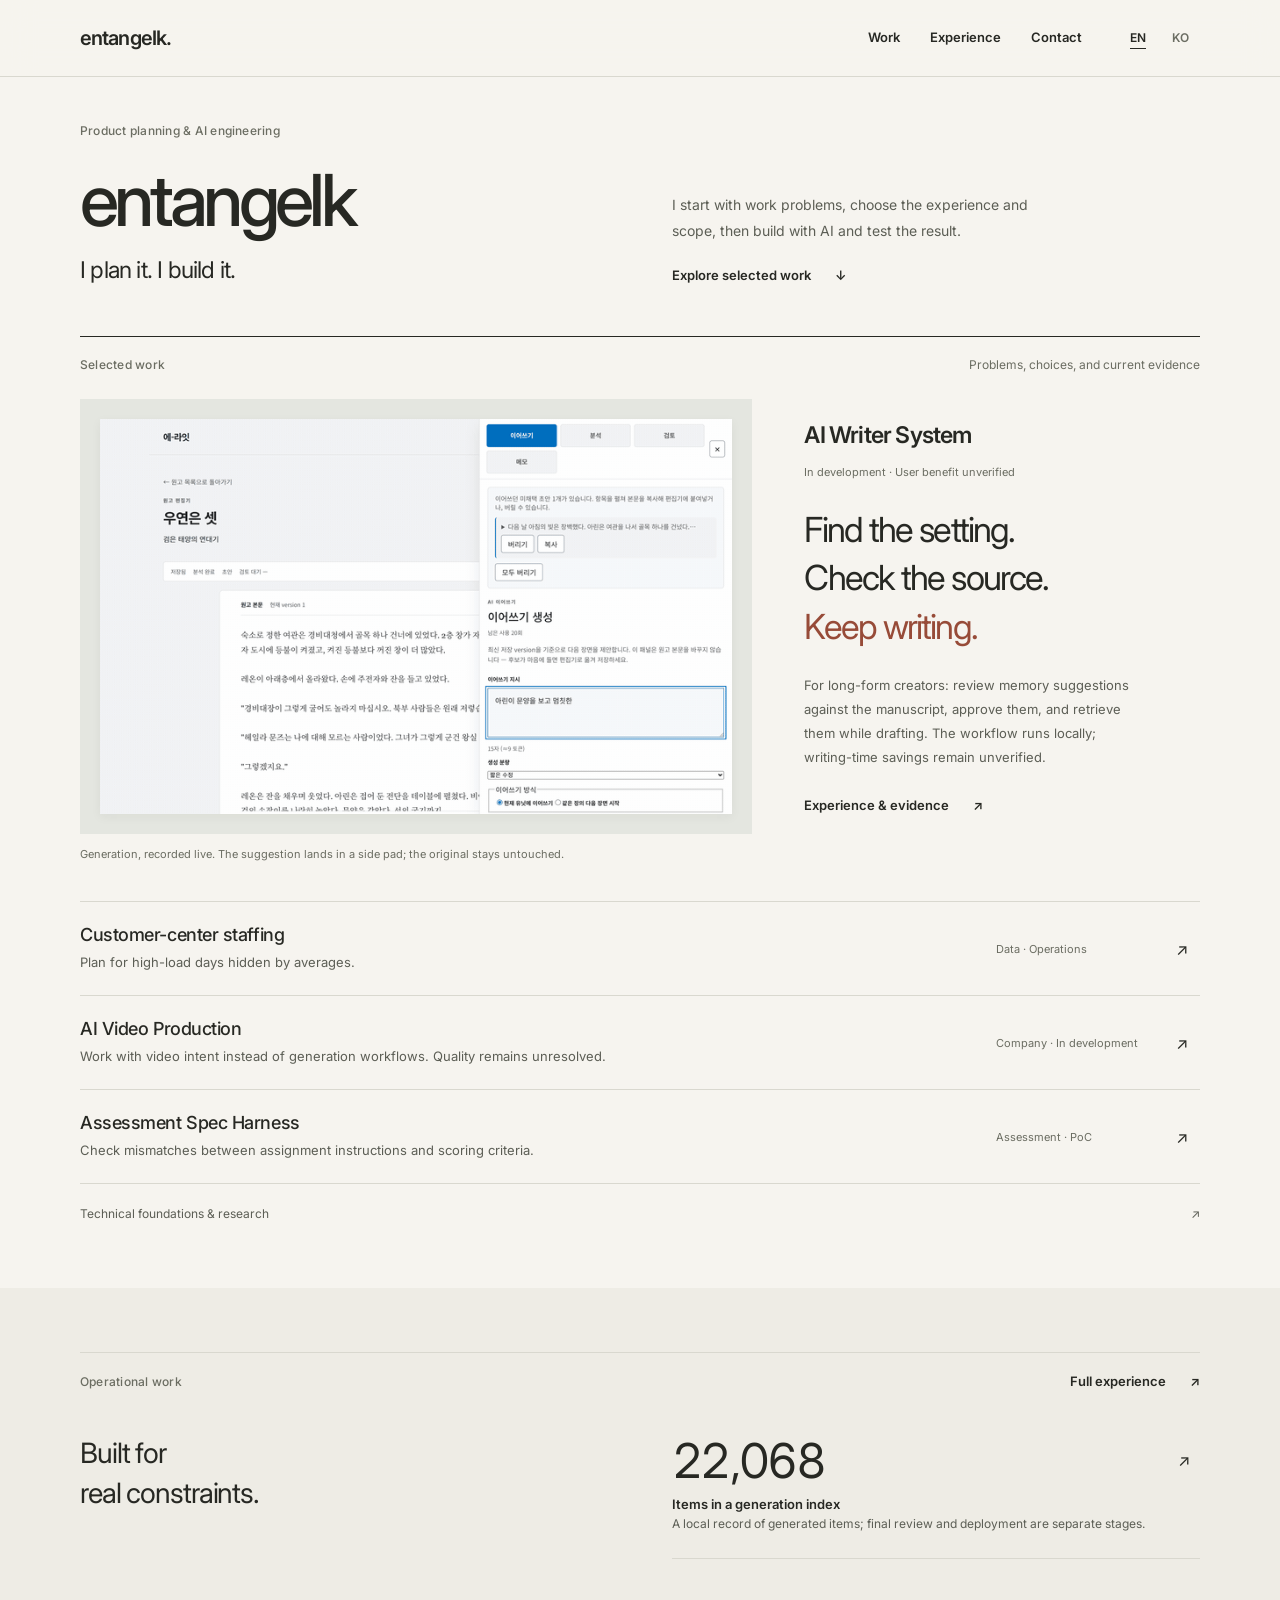
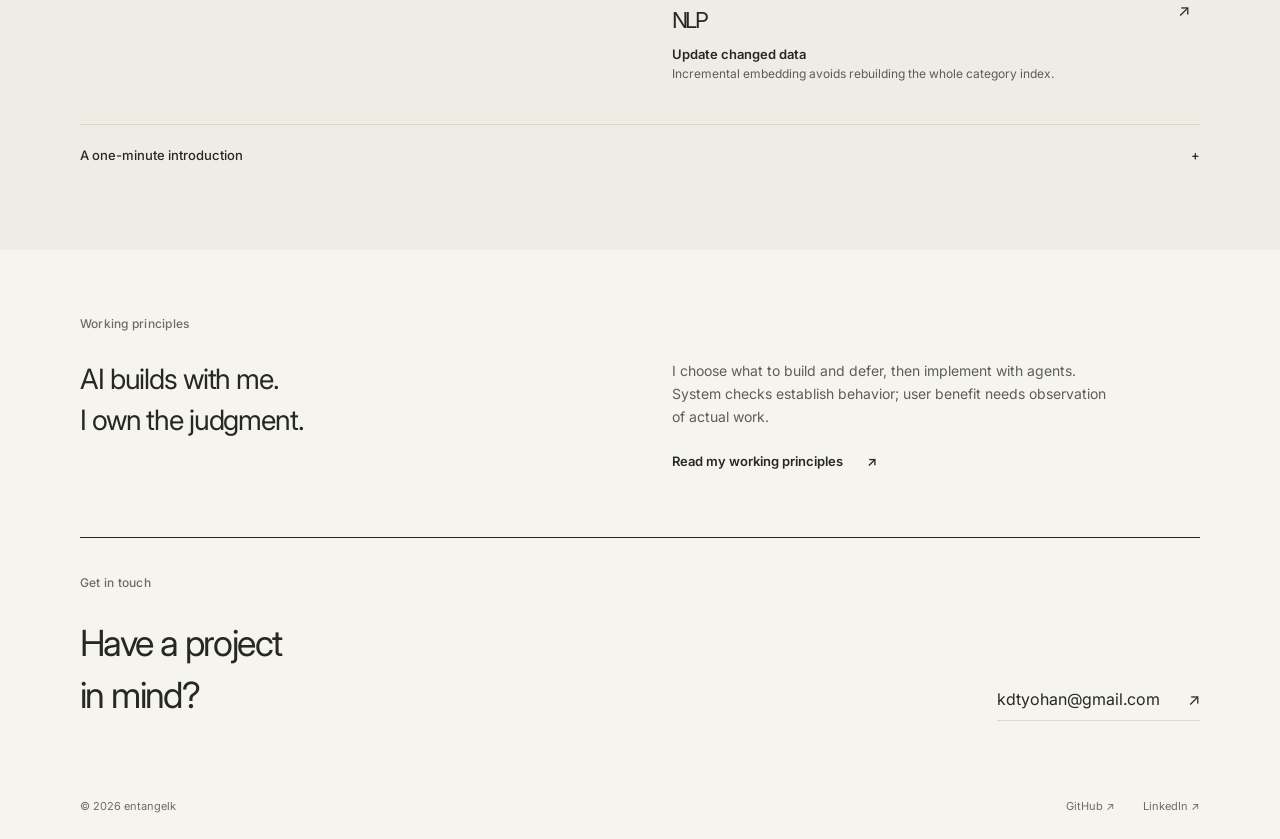
==== docs/index.html @ 077d5e7f "feat: lead portfolio with user problems and product decisions" ====
<!DOCTYPE html>

<html lang="en">
<head>
<meta charset="utf-8"/>
<meta content="width=device-width, initial-scale=1" name="viewport"/>
<title>
   entangelk — Product × AI Engineering
  </title>
<meta content="entangelk — Product planning, system design, and AI-augmented engineering. Selected projects and production experience." name="description"/>
<link href="https://fonts.googleapis.com" rel="preconnect"/>
<link crossorigin="" href="https://fonts.gstatic.com" rel="preconnect"/>
<link href="https://fonts.googleapis.com/css2?family=Inter:wght@400;500;600;700;800&amp;family=Noto+Sans+KR:wght@400;500;600;700;800&amp;display=swap" rel="stylesheet"/>
<link href="style.css" rel="stylesheet"/>
</head>
<body class="home">
<a class="skip-link" href="#main">
<span class="en">
    Skip to content
   </span>
<span class="ko">
    본문으로 이동
   </span>
</a>
<header class="nav">
<div class="wrap nav-inner">
<a aria-label="entangelk home" class="brand" href="index.html">
     entangelk<span>.</span>
</a>
<nav aria-label="Main" class="nav-links">
<a href="index.html#work">
<span class="en">
       Work
      </span>
<span class="ko">
       작업
      </span>
</a>
<a href="experience.html">
<span class="en">
       Experience
      </span>
<span class="ko">
       경력
      </span>
</a>
<a href="index.html#contact">
<span class="en">
       Contact
      </span>
<span class="ko">
       연락처
      </span>
</a>
</nav>
<div aria-label="Language" class="lang-toggle" role="group">
<button id="btn-en" onclick="setLang('en')" type="button">
      EN
     </button>
<button id="btn-ko" onclick="setLang('ko')" type="button">
      KO
     </button>
</div>
</div>
</header>
<main id="main">
<section class="home-hero">
<div class="wrap">
<div class="hero-top">
<span class="eyebrow"><span class="en">Product planning &amp; AI engineering</span><span class="ko">제품 기획 · AI 엔지니어링</span></span>

</div>

<div class="hero-bottom"><div class="hero-identity"><h1 class="wordmark">
      entangelk
</h1><h2><span class="en">I plan it. I build it.</span><span class="ko">기획하고, 직접 만듭니다.</span></h2></div>

<div class="hero-description">
<p><span class="en">I start with work problems, choose the experience and scope, then build with AI and test the result.</span><span class="ko">운영·기획·데이터 분석에서 출발했습니다. 업무의 문제를 찾고, 경험과 범위를 정한 뒤 AI와 함께 구현하고 검증합니다.</span></p>
<a class="text-link" href="#work">
<span class="en">
         Explore selected work
        </span>
<span class="ko">
         대표 작업 보기
        </span>
<span aria-hidden="true">
         ↓
        </span>
</a>
</div>
</div>
</div>
</section>
<section class="selected-work" id="work">
<span class="anchor-alias" id="decisions">
</span>
<div class="wrap">
<div class="section-heading">
<span class="eyebrow"><span class="en">Selected work</span><span class="ko">대표 작업</span></span>
<span class="section-note"><span class="en">Problems, choices, and current evidence</span><span class="ko">문제, 선택, 그리고 현재 근거</span></span>
</div>
<article class="featured-project reveal">
<figure class="project-figure"><a aria-label="AI Writer System case study" class="project-image" href="case-studies.html#writer">
<img alt="AI Writer System 이어쓰기 생성 실제 녹화 — 제안이 원문 옆 패드에 도착하는 화면" class="screen-only" fetchpriority="high" height="450" src="assets/aiw-generation.gif" width="720"/>
<img alt="AI Writer System 원고 편집기와 AI 이어쓰기 화면" class="print-only" height="800" loading="lazy" src="assets/aiw-editor.png" width="1200"/>
</a><figcaption><span class="en">Generation, recorded live. The suggestion lands in a side pad; the original stays untouched.</span><span class="ko">실제 생성 녹화. AI의 제안은 옆 패드에 도착하고, 원문은 그대로입니다.</span></figcaption></figure>
<div class="project-caption">
<div>

<h2>
         AI Writer System
        </h2>
<span class="project-status">
<span class="en">
          In development · User benefit unverified
         </span>
<span class="ko">
          개발 중 · 실사용 효과 미검증
         </span>
</span>
</div><p class="design-statement"><span class="en">Find the setting.<br/> Check the source.<br/> <em>Keep writing.</em></span><span class="ko">설정을 찾고,<br/> 근거를 확인하고,<br/> <em>다음 장을 씁니다.</em></span></p>
<div class="project-summary">
<p><span class="en">For long-form creators: review memory suggestions against the manuscript, approve them, and retrieve them while drafting. The workflow runs locally; writing-time savings remain unverified.</span><span class="ko">장편 창작자가 원고의 근거를 보고 기억을 승인한 뒤, 다음 집필에서 검색하는 흐름입니다. 로컬 동작은 확인됐으며 집필 시간 절감은 아직 미검증입니다.</span></p>
<a class="text-link" href="case-studies.html#writer">
<span class="en">
          Experience &amp; evidence
         </span>
<span class="ko">
          사용 경험과 구현 근거
         </span>
         ↗
        </a>
</div>
</div>
</article>
<div class="project-list reveal">
<a class="project-row" href="experience.html#staffing"><div><h3><span class="en">Customer-center staffing</span><span class="ko">고객센터 인력 분석</span></h3><p><span class="en">Plan for high-load days hidden by averages.</span><span class="ko">평균에 가려지는 고부하일을 채용·증원 기준에 반영했습니다.</span></p></div><span class="project-type"><span class="en">Data · Operations</span><span class="ko">데이터 · 운영 판단</span></span><span aria-hidden="true" class="arrow">↗</span></a>
<a class="project-row" href="experience.html#video"><div><h3><span class="en">AI Video Production</span><span class="ko">AI 영상 제작</span></h3><p><span class="en">Work with video intent instead of generation workflows. Quality remains unresolved.</span><span class="ko">생성 도구 대신 영상 의도를 다루는 경험. 최종 품질은 미해결입니다.</span></p></div><span class="project-type"><span class="en">Company · In development</span><span class="ko">회사 · 개발 중</span></span><span aria-hidden="true" class="arrow">↗</span></a>
<a class="project-row" href="case-studies.html#assessment"><div><h3><span class="en">Assessment Spec Harness</span><span class="ko">Assessment Spec Harness</span></h3><p><span class="en">Check mismatches between assignment instructions and scoring criteria.</span><span class="ko">채용 과제 안내와 채점 기준의 불일치를 검사합니다.</span></p></div><span class="project-type"><span class="en">Assessment · PoC</span><span class="ko">평가 설계 · PoC</span></span><span aria-hidden="true" class="arrow">↗</span></a>
</div>
<a class="archive-link" href="case-studies.html#memory">
<span class="en">
       Technical foundations &amp; research
      </span>
<span class="ko">
       기술 기반과 연구 사례
      </span>
<span>
       ↗
      </span>
</a>
</div>
</section>
<section class="impact-section" id="experience">
<div class="wrap reveal">
<div class="section-heading">
<span class="eyebrow"><span class="en">Operational work</span><span class="ko">실무의 문제와 판단</span></span>
<a class="text-link" href="experience.html">
<span class="en">
        Full experience
       </span>
<span class="ko">
        전체 경력
       </span>
       ↗
      </a>
</div>
<div class="impact-layout">
<h2>
<span class="en">
        Built for
        <br/>
        real constraints.
       </span>
<span class="ko">
        현실의 제약 안에서,
        <br/>
        업무 흐름을 바꿉니다.
       </span>
</h2>
<div class="impact-results">
<a class="impact-row" href="experience.html#assets"><strong>22,068</strong><div><h3><span class="en">Items in a generation index</span><span class="ko">생성 인덱스의 고유 항목</span></h3><p><span class="en">A local record of generated items; final review and deployment are separate stages.</span><span class="ko">로컬 기록의 생성 항목 수입니다. 최종 검수·배포와 구분합니다.</span></p></div><span aria-hidden="true">↗</span></a>
<a class="impact-row" href="experience.html#nlp"><strong><span class="en">NLP</span><span class="ko">NLP</span></strong><div><h3><span class="en">Update changed data</span><span class="ko">바뀐 데이터만 갱신</span></h3><p><span class="en">Incremental embedding avoids rebuilding the whole category index.</span><span class="ko">분류 체계가 바뀔 때 전체 임베딩 재생성을 피하도록 구성했습니다.</span></p></div><span aria-hidden="true">↗</span></a>
</div>
</div>
<details class="intro-details">
<summary>
<span class="en">
        A one-minute introduction
       </span>
<span class="ko">
        영상으로 보는 1분 소개
       </span>
<span aria-hidden="true">
        +
       </span>
</summary>
<div class="introvid" id="intro">
<span class="introvid-tag">
<span class="en">
         1-minute intro
        </span>
<span class="ko">
         1분 소개 영상
        </span>
</span>
<div class="introvid-grid">
<figure>
<video aria-label="entangelk 1분 소개 영상 (한국어)" controls="" playsinline="" poster="assets/ad_ko-poster.jpg" preload="none" src="assets/ad_ko.mp4">
</video>
<figcaption>
          한국어 · 1:00
         </figcaption>
</figure>
<figure>
<video aria-label="entangelk 1-minute intro (English)" controls="" playsinline="" poster="assets/ad_en-poster.jpg" preload="none" src="assets/ad_en.mp4">
</video>
<figcaption>
          English · 1:00
         </figcaption>
</figure>
</div>
</div>
</details>
</div>
</section>
<section class="approach-section" id="ai">
<span class="anchor-alias" id="principles">
</span>
<div class="wrap reveal">
<span class="eyebrow"><span class="en">Working principles</span><span class="ko">일하는 방식</span></span>
<div class="approach-layout">
<h2>
<span class="en">
        AI builds with me.
        <br/>
        I own the judgment.
       </span>
<span class="ko">
        AI와 함께 만들고,
        <br/>
        판단은 직접 책임집니다.
       </span>
</h2>
<div>
<p>
<span class="en">
         I choose what to build and defer, then implement with agents. System checks establish behavior; user benefit needs observation of actual work.
        </span>
<span class="ko">
         무엇을 만들고 보류할지 정한 뒤 에이전트와 구현합니다. 시스템 동작은 검증으로, 사용자 효과는 실제 작업 관찰로 확인합니다.
        </span>
</p>
<a class="text-link" href="case-studies.html#ai">
<span class="en">
         Read my working principles
        </span>
<span class="ko">
         일하는 방식 자세히 보기
        </span>
        ↗
       </a>
</div>
</div>
</div>
</section>
<section class="contact-section" id="contact">
<div class="wrap">
<span class="eyebrow"><span class="en">Get in touch</span><span class="ko">연락처</span></span>
<div class="contact-layout">
<h2><span class="en">Have a project<br/>in mind?</span><span class="ko">어떤 문제를<br/>풀고 계신가요?</span></h2>
<a class="contact-email" href="mailto:kdtyohan@gmail.com">
       kdtyohan@gmail.com
       <span aria-hidden="true">
        ↗
       </span>
</a>
</div>
</div>
</section>
</main>
<footer>
<div class="wrap footer-inner">
<span>
     © 2026 entangelk
    </span>
<a href="https://github.com/entangelk" rel="noopener" target="_blank">
     GitHub ↗
    </a>
<a href="https://www.linkedin.com/in/entangelk/" rel="noopener" target="_blank">
     LinkedIn ↗
    </a>
</div>
</footer>
<script src="script.js">
</script>
</body>
</html>
---- docs/style.css ----
:root {
  --bg:#f6f4ef;
  --ink:#272823;
  --ink-soft:#5c5e55;
  --ink-faint:#6b6d62;
  --line:#d9d8cf;
  --accent:#974b38;
  --accent-ink:#7e3e2d;
  --accent-soft:#f1e8e1;
  --font:Inter,'Noto Sans KR',sans-serif;
  --mono:ui-monospace,monospace;
  --maxw:1200px;
  --radius:4px
}
* {
  box-sizing:border-box
}
html {
  scroll-behavior:smooth;
  scroll-padding-top:92px
}
body {
  margin:0;
  background:var(--bg);
  color:var(--ink);
  font-family:var(--font);
  line-height:1.65;
  -webkit-font-smoothing:antialiased
}
html[lang=ko] body {
  line-height:1.75;
  letter-spacing:-.025em
}
h1,h2,h3,p {
  margin-top:0;
  overflow-wrap:break-word
}
h1,h2,h3 {
  line-height:1.25
}
html[lang=ko] h1,html[lang=ko] h2,html[lang=ko] h3 {
  word-break:keep-all
}
a {
  color:inherit;
  text-decoration:none
}
a:hover {
  text-decoration:none
}
button {
  font:inherit
}
img {
  max-width:100%;
  height:auto;
  display:block
}
.ko {
  display:none
}
html[lang=ko] .en {
  display:none
}
html[lang=ko] .ko {
  display:revert
}
.wrap {
  width:100%;
  max-width:var(--maxw);
  margin:auto;
  padding:0 40px
}
a,button,summary {
  -webkit-tap-highlight-color:transparent
}
a:focus-visible,button:focus-visible,summary:focus-visible {
  outline:3px solid var(--accent);
  outline-offset:6px
}
.skip-link {
  position:fixed;
  top:-100px;
  left:20px;
  z-index:100;
  padding:12px 20px;
  background:var(--ink);
  color:white
}
.skip-link:focus {
  top:12px
}
header.nav {
  position:sticky;
  top:0;
  z-index:50;
  border-bottom:1px solid var(--line);
  background:rgba(246,244,239,.94);
  backdrop-filter:blur(16px)
}
.nav-inner {
  height:76px;
  display:flex;
  align-items:center;
  gap:36px
}
.brand {
  margin-right:auto;
  font-size:23px;
  font-weight:800;
  letter-spacing:-1.1px
}
.brand span,.wordmark>span {
  color:var(--accent)
}
.nav-links {
  display:flex;
  gap:30px
}
.nav-links a {
  font-size:13px;
  font-weight:600;
  transition:color .2s
}
.nav-links a:hover {
  color:var(--accent)
}
.lang-toggle {
  display:flex;
  gap:2px;
  border:0;
  background:none;
  border-radius:0;
  overflow:visible
}
.lang-toggle button {
  min-width:40px;
  min-height:44px;
  padding:8px;
  color:var(--ink-faint);
  border:0;
  background:transparent;
  cursor:pointer;
  font-size:12px;
  font-weight:600;
  border-radius:3px
}
.lang-toggle button.active {
  color:var(--ink);
  background:#e9e7df
}
.eyebrow {
  display:block;
  background:none;
  padding:0;
  border-radius:0;
  color:var(--ink-faint);
  font-size:11px;
  font-weight:600;
  letter-spacing:.12em;
  text-transform:uppercase;
  margin:0
}
.home section {
  border:0;
  padding:64px 0
}
.home .home-hero {
  padding:37px 0 49px
}
.hero-top,.section-heading {
  display:flex;
  align-items:center;
  justify-content:space-between;
  gap:24px
}
.hero-index {
  font-size:10px;
  letter-spacing:.12em;
  color:var(--ink-faint)
}
.wordmark {
  white-space:nowrap;
  font-size:clamp(70px,14vw,170px);
  line-height:1.12;
  letter-spacing:-.075em;
  font-weight:600;
  margin:18px 0 24px
}
.hero-bottom {
  display:grid;
  grid-template-columns:1fr 1fr;
  gap:64px;
  align-items:end
}
.hero-bottom h2 {
  font-size:clamp(24px,3.1vw,38px);
  font-weight:500;
  letter-spacing:-.045em;
  margin:0
}
.hero-description {
  max-width:440px
}
.hero-description p {
  font-size:14px;
  color:var(--ink-soft);
  margin:0 0 16px
}
.text-link {
  display:inline-flex;
  gap:24px;
  align-items:center;
  font-size:13px;
  font-weight:600;
  color:var(--ink)
}
.text-link:hover {
  color:var(--accent)
}
.text-link span[aria-hidden] {
  transition:transform .2s
}
.text-link:hover span[aria-hidden] {
  transform:translateY(3px)
}
.home .selected-work {
  padding-top:0
}
.section-heading {
  padding-top:22px;
  border-top:1px solid var(--line);
  margin-bottom:26px
}
.section-note {
  font-size:12px;
  color:var(--ink-faint)
}
.project-image {
  display:block;
  position:relative;
  overflow:hidden;
  background:#e9f0f8;
  padding:28px 80px 0;
  aspect-ratio:2.35
}
.project-image img {
  width:100%;
  border:1px solid #d0dbe7;
  transition:transform .65s cubic-bezier(.2,.7,.3,1);
  box-shadow:0 12px 40px #243f6510
}
.project-image:hover img {
  transform:translateY(-5px)
}
.image-link {
  position:absolute;
  bottom:20px;
  right:24px;
  padding:10px 16px;
  background:var(--ink);
  color:#fff;
  font-size:11px;
  transition:background .2s
}
.project-image:hover .image-link {
  background:var(--accent)
}
.project-caption {
  display:grid;
  grid-template-columns:1fr 1fr;
  gap:64px;
  padding:28px 0 32px
}
.project-caption .eyebrow {
  font-size:10px;
  margin-bottom:8px
}
.project-caption h2 {
  font-size:29px;
  letter-spacing:-.04em;
  margin:0 0 7px;
  font-weight:600
}
.project-status {
  font-size:11px;
  color:var(--ink-faint)
}
.project-summary p {
  font-size:14px;
  color:var(--ink-soft);
  margin:0 0 14px
}
.project-row {
  display:grid;
  grid-template-columns:40px 1fr 160px 24px;
  gap:20px;
  align-items:center;
  border-top:1px solid var(--line);
  padding:24px 0;
  transition:background .2s,color .2s
}
.project-number,.project-type {
  font-size:11px;
  color:var(--ink-faint)
}
.project-row h3 {
  font-size:19px;
  margin:0 0 5px;
  font-weight:500;
  letter-spacing:-.025em
}
.project-row p {
  font-size:12px;
  color:var(--ink-soft);
  margin:0
}
.project-row:hover {
  color:var(--accent);
  background:#eeece5
}
.arrow {
  transition:transform .2s
}
.project-row:hover .arrow {
  transform:translate(3px,-3px)
}
.archive-link {
  border-top:1px solid var(--line);
  display:flex;
  justify-content:space-between;
  padding-top:20px;
  font-size:12px;
  color:var(--ink-soft)
}
.archive-link:hover {
  color:var(--accent)
}
.home .impact-section {
  background:#eeece5
}
.impact-layout {
  display:grid;
  grid-template-columns:1fr 1.2fr;
  gap:64px;
  align-items:start;
  margin:40px 0
}
.impact-layout h2,.approach-layout h2 {
  font-size:30px;
  font-weight:500;
  letter-spacing:-.04em;
  margin:0
}
.impact-row {
  display:grid;
  grid-template-columns:1fr 22px;
  gap:8px 16px;
  padding:0 0 24px
}
.impact-row+.impact-row {
  border-top:1px solid #d9d8cf;
  padding:24px 0 0
}
.impact-row strong {
  font-weight:500;
  letter-spacing:-.055em;
  font-size:44px;
  line-height:1.15
}
.impact-row strong span {
  font-size:22px
}
.impact-row>div {
  grid-column:1;
  grid-row:2
}
.impact-row>span {
  grid-column:2;
  grid-row:1;
  align-self:center
}
.impact-row h3 {
  font-size:13px;
  margin:0 0 2px;
  font-weight:600
}
.impact-row p {
  font-size:12px;
  color:var(--ink-soft);
  margin:0
}
.impact-row:hover strong {
  color:var(--accent)
}
.intro-details {
  border-top:1px solid var(--line)
}
.intro-details summary {
  list-style:none;
  cursor:pointer;
  font-size:13px;
  font-weight:500;
  padding:20px 0;
  display:flex;
  justify-content:space-between;
  gap:20px
}
.intro-details summary::-webkit-details-marker {
  display:none
}
.intro-details[open] summary>span[aria-hidden] {
  transform:rotate(45deg)
}
.introvid {
  margin:8px 0 20px
}
.introvid-tag {
  display:none
}
.introvid-grid {
  display:grid;
  grid-template-columns:1fr 1fr;
  gap:24px;
  max-width:none
}
.introvid figure {
  margin:0
}
.introvid video {
  width:100%;
  display:block;
  aspect-ratio:16/9;
  object-fit:cover;
  background:#000;
  border-radius:0
}
.introvid figcaption {
  font-size:11px;
  margin-top:8px;
  color:var(--ink-faint)
}
.approach-layout {
  display:grid;
  grid-template-columns:1fr 1fr;
  gap:64px;
  margin-top:25px
}
.approach-layout p {
  font-size:14px;
  color:var(--ink-soft);
  max-width:440px;
  margin-bottom:18px
}
.home .contact-section {
  background:var(--ink);
  color:#f6f4ef;
  padding:55px 0
}
.contact-section .eyebrow {
  color:#c3c3b7
}
.contact-layout {
  display:flex;
  align-items:flex-end;
  justify-content:space-between;
  gap:36px;
  margin-top:24px
}
.contact-layout h2 {
  font-size:clamp(30px,4vw,48px);
  letter-spacing:-.045em;
  font-weight:500;
  margin:0
}
.contact-email {
  font-size:16px;
  border-bottom:1px solid #6b6d62;
  padding-bottom:8px;
  display:flex;
  gap:28px
}
.contact-email:hover {
  color:#e3b9a7
}
.footer-inner {
  display:flex;
  gap:28px
}
.footer-inner>span {
  margin-right:auto
}
footer {
  border:0;
  padding:24px 0;
  color:var(--ink-faint);
  font-size:11px
}
.anchor-alias {
  display:block;
  position:relative;
  top:-90px
}
/* Detail pages share the same grid and typography;
 their evidence stays complete. */
.detail-page .hero {
  padding:56px 0 40px
}
.detail-page .hero h1 {
  font-size:clamp(30px,4vw,48px);
  font-weight:500;
  letter-spacing:-.04em;
  max-width:850px;
  margin:18px 0
}
.detail-page .hero .lede {
  font-size:15px;
  max-width:760px
}
.detail-page section {
  padding:44px 0
}
.detail-page .sec-head {
  max-width:850px
}
.detail-page .sec-head h2 {
  font-weight:600;
  font-size:29px
}
.detail-page .sec-head p {
  font-size:14px
}
.detail-page .case,.detail-page .xp {
  border:0;
  border-top:1px solid var(--line);
  border-radius:0;
  box-shadow:none;
  background:transparent;
  padding:28px 0;
  margin-bottom:26px
}
.detail-page .case-top h3 {
  font-weight:600
}
.detail-page .principle,.detail-page .card {
  border:0;
  border-top:1px solid var(--line);
  border-radius:0;
  background:transparent;
  padding:22px 0
}
.detail-page .principles,.detail-page .grid2,.detail-page .grid3 {
  gap:28px
}
.detail-page .decision,.detail-page .owned {
  border-radius:0;
  box-shadow:none
}
.detail-page .pill {
  border-radius:3px
}
.detail-page .intro-details {
  margin-top:24px
}
.detail-page .case,.detail-page .xp {
  scroll-margin-top:92px
}
.detail-page a:not(.brand):hover {
  color:var(--accent)
}
@keyframes entrance {
  from {
    opacity:0;
    transform:translateY(14px)
  }
  to {
    opacity:1;
    transform:none
  }
}
.hero-top,.wordmark,.hero-bottom {
  animation:entrance .65s both
}
.wordmark {
  animation-delay:.07s
}
.hero-bottom {
  animation-delay:.15s
}
.reveal.ready {
  opacity:0;
  transform:translateY(18px);
  transition:opacity .6s,transform .6s
}
.reveal.ready.visible {
  opacity:1;
  transform:none
}
@media(min-width:1500px) {
  .wordmark {
    font-size:170px
  }
}
@media(max-width:760px) {
  .wrap {
    padding:0 24px
  }
  .nav-inner {
    height:66px;
    gap:16px
  }
  .brand {
    font-size:20px
  }
  .nav-links {
    display:flex;
    gap:16px
  }
  .nav-links a {
    font-size:12px
  }
  .nav-links a:last-child {
    display:none
  }
  .lang-toggle button {
    min-width:34px
  }
  .hero-index {
    display:none
  }
  .wordmark {
    font-size:15vw;
    margin:24px 0;
    letter-spacing:-.075em
  }
  .hero-bottom {
    gap:24px;
    grid-template-columns:1fr
  }
  .hero-bottom h2 {
    font-size:30px
  }
  .hero-description p {
    font-size:13px
  }
  .home .home-hero {
    padding:26px 0 32px
  }
  .home section {
    padding:40px 0
  }
  .section-note {
    font-size:10px;
    text-align:right
  }
  .section-heading {
    gap:16px
  }
  .project-image {
    padding:18px 20px 0;
    aspect-ratio:1.65
  }
  .image-link {
    right:12px;
    bottom:12px;
    font-size:10px;
    padding:8px 10px
  }
  .project-caption {
    grid-template-columns:1fr;
    gap:18px;
    padding:22px 0
  }
  .project-caption h2 {
    font-size:26px
  }
  .project-summary p {
    font-size:13px
  }
  .project-row {
    grid-template-columns:25px minmax(0,1fr) 20px;
    gap:12px;
    padding:20px 0
  }
  .project-row h3 {
    font-size:17px
  }
  .project-type {
    display:none
  }
  .impact-layout,.approach-layout {
    grid-template-columns:1fr;
    gap:28px
  }
  .impact-layout h2,.approach-layout h2 {
    font-size:28px
  }
  .impact-layout {
    margin:28px 0
  }
  .impact-row strong {
    font-size:40px
  }
  .introvid-grid {
    grid-template-columns:1fr
  }
  .contact-layout {
    display:block
  }
  .contact-email {
    margin-top:30px;
    font-size:15px;
    width:fit-content
  }
  .home .contact-section {
    padding:40px 0
  }
  .footer-inner {
    gap:20px
  }
  .detail-page .hero {
    padding-top:35px
  }
  .detail-page .case,.detail-page .xp {
    padding:24px 0
  }
  .detail-page .grid2,.detail-page .grid3,.detail-page .principles {
    grid-template-columns:1fr
  }
}
@media(max-width:380px) {
  .wrap {
    padding:0 18px
  }
  .nav-inner {
    gap:10px
  }
  .nav-links {
    gap:10px
  }
  .brand {
    font-size:18px
  }
  .lang-toggle {
    gap:0
  }
  .lang-toggle button {
    min-width:30px
  }
  .eyebrow {
    font-size:10px
  }
}
@media(prefers-reduced-motion:reduce) {
  html {
    scroll-behavior:auto
  }
  *,*::before,*::after {
    animation:none!important;
    transition:none!important
  }
  .reveal.ready {
    opacity:1;
    transform:none
  }
}
@media print {
  header.nav,.intro-details,.skip-link {
    display:none!important
  }
  .reveal.ready {
    opacity:1;
    transform:none
  }
  .home section {
    padding:24px 0
  }
  .contact-section {
    background:white!important;
    color:var(--ink)
  }
  .project-image {
    aspect-ratio:auto;
    padding:0
  }
  .project-image img {
    max-height:280px;
    object-fit:contain
  }
  .project-row,.featured-project,.impact-row {
    break-inside:avoid
  }
  .wrap {
    padding:0
  }
  a {
    color:inherit
  }
}

html[lang="ko"] .hero-description p { word-break:keep-all; }

/* Readable summaries first; supporting records stay available on demand. */
.page-index {
  display: flex;
  flex-wrap: wrap;
  gap: 8px 24px;
  margin-top: 26px;
  padding-top: 18px;
  border-top: 1px solid var(--line);
}
.page-index a {
  padding: 6px 0;
  font-size: 12px;
  color: var(--ink-soft);
}
.project-brief {
  margin: 20px 0;
  max-width: 900px;
}
.project-brief > div {
  display: grid;
  grid-template-columns: 100px minmax(0, 1fr);
  gap: 20px;
  padding: 10px 0;
}
.project-brief dt {
  color: var(--ink-faint);
  font-size: 12px;
  font-weight: 600;
}
.project-brief dd {
  margin: 0;
  color: var(--ink-soft);
  font-size: 14px;
}
.evidence-details {
  border-top: 1px solid var(--line);
  margin-top: 18px;
}
.evidence-details > summary {
  display: flex;
  align-items: center;
  justify-content: space-between;
  gap: 20px;
  min-height: 48px;
  padding: 14px 0;
  list-style: none;
  font-size: 13px;
  font-weight: 600;
  cursor: pointer;
}
.evidence-details > summary::-webkit-details-marker { display: none; }
.evidence-details > summary:hover { color: var(--accent); }
.detail-symbol { font-size: 20px; font-weight: 400; transition: transform .2s; }
.evidence-details[open] > summary .detail-symbol { transform: rotate(45deg); }
.evidence-body { padding: 18px 0 12px; }
.evidence-body > :first-child { margin-top: 0; }
.evidence-body .wrap { padding: 0; }
.detail-page .evidence-body section { padding: 18px 0; border: 0; }
.detail-page .case .tagline { max-width: 850px; font-size: 15px; }
.detail-page .case .case-links { margin: 12px 0 0; }
.detail-page .xp .sub { font-style: normal; }
.detail-page #work .grid3 { grid-template-columns: 1fr; gap: 0; }
.detail-page #work .card { padding: 22px 0; }
.detail-page #work .card > p { max-width: 850px; }
.detail-page #work .card-viz { max-width: 720px; }
.detail-page .evidence-body .card-viz { max-height: 480px; object-fit: contain; }
@media (max-width: 760px) {
  .project-brief > div { grid-template-columns: 1fr; gap: 4px; }
  .project-brief dd { font-size: 13px; }
  .detail-page .case-top h3 { font-size: 21px; }
  .page-index { gap: 4px 20px; }
}
@media print {
  .evidence-details > .evidence-body { display: block !important; }
  .evidence-details > summary { display: block; }
  .detail-symbol, .page-index { display: none; }
}

/* Editorial hierarchy: the work carries the visual weight. */
.brand { font-size: 20px; font-weight: 600; letter-spacing: -.9px; }
.brand span { color: inherit; }
.lang-toggle button.active { background: transparent; text-decoration: underline; text-underline-offset: 6px; }
.eyebrow { text-transform: none; letter-spacing: .02em; font-weight: 500; font-size: 12px; }
.home .home-hero { padding: 44px 0 48px; }
.home .hero-bottom { grid-template-columns: 1fr 1fr; align-items: end; margin-top: 24px; }
.home .wordmark { font-size: clamp(44px, 5.6vw, 72px); font-weight: 500; letter-spacing: -.065em; line-height: 1; margin: 0 0 18px; }
.home .hero-identity h2 { font-size: 23px; font-weight: 400; line-height: 1.45; letter-spacing: -.035em; }
.home .hero-description { max-width: 390px; }
.home .hero-description p { font-size: 14px; line-height: 1.85; margin-bottom: 18px; }
.home .section-heading { padding-top: 18px; margin-bottom: 24px; }
.home .selected-work .section-heading { border-top-color: var(--ink); }
.home .featured-project { display: grid; grid-template-columns: minmax(0, 1.7fr) minmax(0, 1fr); gap: 52px; align-items: center; margin-bottom: 38px; }
.project-figure { margin: 0; min-width: 0; }
.home .project-image { padding: 20px; aspect-ratio: auto; background: #e4e6e0; overflow: hidden; }
.home .project-image img { width: 100%; height: auto; border: 0; box-shadow: 0 3px 10px #2728230d; }
.home .project-image:hover img { transform: scale(1.018); }
.project-figure figcaption { color: var(--ink-faint); font-size: 11px; margin-top: 12px; line-height: 1.6; }
.home .project-caption { display: flex; flex-direction: column; gap: 22px; padding: 0 0 24px; }
.home .project-caption h2 { font-size: 23px; letter-spacing: -.035em; font-weight: 600; margin-bottom: 8px; }
.home .design-statement { font-size: clamp(26px, 2.7vw, 37px); letter-spacing: -.055em; line-height: 1.4; font-weight: 400; margin: 0; }
.home .design-statement { word-break: keep-all; }
.design-statement em { color: var(--accent); font-style: normal; }
.home .project-summary p { font-size: 13px; line-height: 1.85; max-width: 340px; margin-bottom: 22px; }
.home .project-row { grid-template-columns: minmax(0, 1fr) 160px 24px; padding: 22px 0; }
.home .project-row h3 { font-size: 18px; font-weight: 500; }
.home .project-row p { font-size: 13px; }
.home .impact-layout { grid-template-columns: 1fr 1fr; }
.home .impact-row strong { font-size: 48px; font-weight: 400; font-variant-numeric: tabular-nums; }
.home .impact-layout h2, .home .approach-layout h2 { font-size: 28px; font-weight: 400; line-height: 1.45; }
.home .contact-section { background: transparent; color: var(--ink); padding: 0 0 52px; }
.home .contact-section > .wrap { padding-top: 36px; position: relative; }
.home .contact-section > .wrap::before { content: ''; position: absolute; height: 1px; background: var(--ink); top: 0; left: 40px; right: 40px; }
.home .contact-section .eyebrow { color: var(--ink-faint); }
.home .contact-layout h2 { font-size: 36px; font-weight: 400; line-height: 1.45; }
.home .contact-email { border-color: var(--line); }
.home .contact-email:hover { color: var(--accent); }
.detail-page .hero h1 .accent { color: inherit; }
.detail-page .sec-tag { color: var(--ink-faint); letter-spacing: .02em; text-transform: none; font-weight: 500; }
.detail-page .pill { background: #eae8e0; color: var(--ink-soft); border: 0; letter-spacing: 0; text-transform: none; }
.detail-page .btn, .detail-page .case-links a { border-radius: 3px; }
.detail-page .case-links a.repo { background: transparent; border-color: var(--line); color: var(--ink); }
.detail-page .case-links a.repo:hover { background: var(--accent-soft); border-color: var(--accent); }
@media (max-width: 900px) {
  .home .featured-project { gap: 30px; grid-template-columns: minmax(0, 1.4fr) minmax(0, 1fr); }
  .home .design-statement { font-size: 29px; }
}
@media (max-width: 760px) {
  .home .home-hero { padding: 30px 0 32px; }
  .home .hero-bottom { grid-template-columns: 1fr; gap: 22px; margin-top: 20px; }
  .home .wordmark { font-size: 54px; margin-bottom: 12px; }
  .home .hero-identity h2 { font-size: 20px; }
  .home .hero-description p { font-size: 13px; margin-bottom: 12px; }
  .home .featured-project { grid-template-columns: 1fr; gap: 24px; margin-bottom: 28px; }
  .home .project-image { padding: 12px; }
  .home .project-caption { gap: 18px; padding: 0; }
  .home .design-statement { font-size: 27px; }
  .home .design-statement br { display: none; }
  .home .project-summary p { max-width: none; }
  .home .project-row { grid-template-columns: minmax(0, 1fr) 20px; }
  .home .project-row h3 { font-size: 17px; }
  .home .impact-layout { grid-template-columns: 1fr; }
  .home .impact-row strong { font-size: 40px; }
  .home .contact-layout h2 { font-size: 30px; }
  .home .contact-section > .wrap::before { left: 24px; right: 24px; }
}
@media (max-width: 380px) {
  .brand { font-size: 18px; }
  .home .contact-section > .wrap::before { left: 18px; right: 18px; }
}
@media print {
  .home .featured-project { display: block; }
  .home .project-image { padding: 0; background: transparent; }
  .home .project-caption { padding-top: 20px; }
}

/* Motion on screen, a still on paper: a GIF prints whichever frame is current. */
.print-only { display: none !important; }
@media print {
  .print-only { display: block !important; }
  .screen-only { display: none !important; }
}

/* Case figures outside the grid keep 720px: the lead GIF shows at its recorded
   width (no upscaling blur), and a standalone evidence still at 720px fits the
   evidence cap (480px) exactly for a 3:2 image — no letterboxing. */
.lead-viz { margin: 26px 0 8px; max-width: 720px; }
.solo-viz { margin: 20px 0 6px; max-width: 720px; }
.lead-viz .card-viz,
.solo-viz .card-viz { display: block; width: 100%; height: auto; }
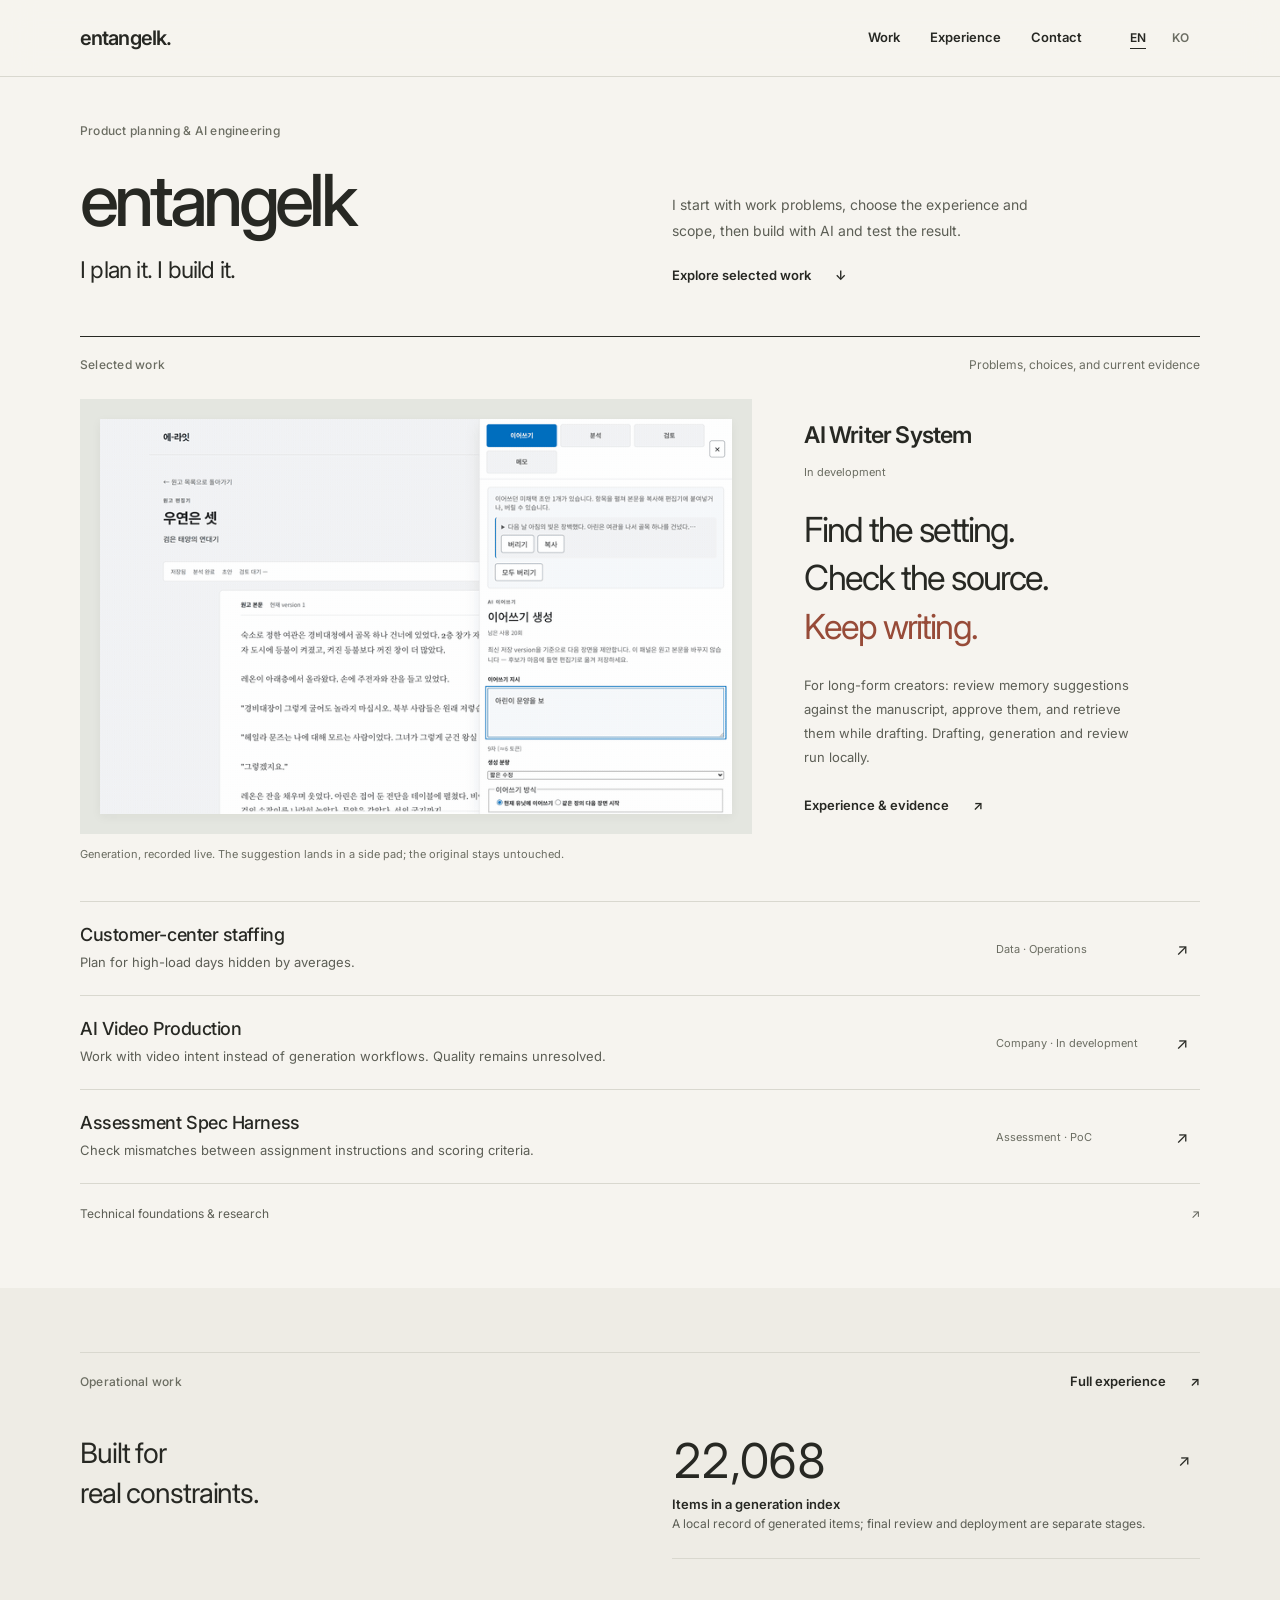
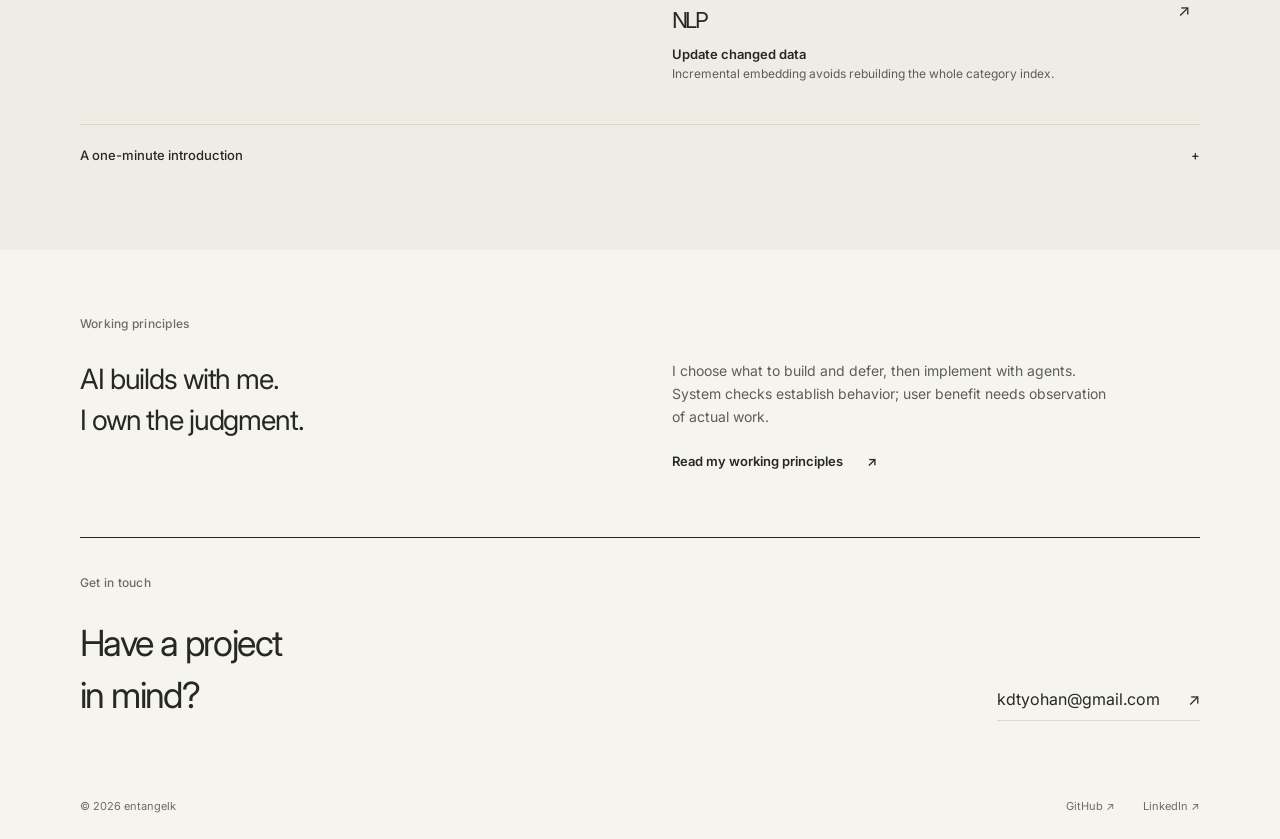
==== commit b9c96b06: "fix: keep owner confirmation notes out of public portfolio copy" ====
--- a/docs/index.html
+++ b/docs/index.html
@@ -112,16 +112,12 @@
          AI Writer System
         </h2>
 <span class="project-status">
-<span class="en">
-          In development · User benefit unverified
-         </span>
-<span class="ko">
-          개발 중 · 실사용 효과 미검증
-         </span>
+<span class="en">In development</span>
+<span class="ko">개발 중</span>
 </span>
 </div><p class="design-statement"><span class="en">Find the setting.<br/> Check the source.<br/> <em>Keep writing.</em></span><span class="ko">설정을 찾고,<br/> 근거를 확인하고,<br/> <em>다음 장을 씁니다.</em></span></p>
 <div class="project-summary">
-<p><span class="en">For long-form creators: review memory suggestions against the manuscript, approve them, and retrieve them while drafting. The workflow runs locally; writing-time savings remain unverified.</span><span class="ko">장편 창작자가 원고의 근거를 보고 기억을 승인한 뒤, 다음 집필에서 검색하는 흐름입니다. 로컬 동작은 확인됐으며 집필 시간 절감은 아직 미검증입니다.</span></p>
+<p><span class="en">For long-form creators: review memory suggestions against the manuscript, approve them, and retrieve them while drafting. Drafting, generation and review run locally.</span><span class="ko">장편 창작자가 원고의 근거를 보고 기억을 승인한 뒤, 다음 집필에서 검색하는 흐름입니다. 로컬에서 집필·생성·검토·검색까지 동작합니다.</span></p>
 <a class="text-link" href="case-studies.html#writer">
 <span class="en">
           Experience &amp; evidence
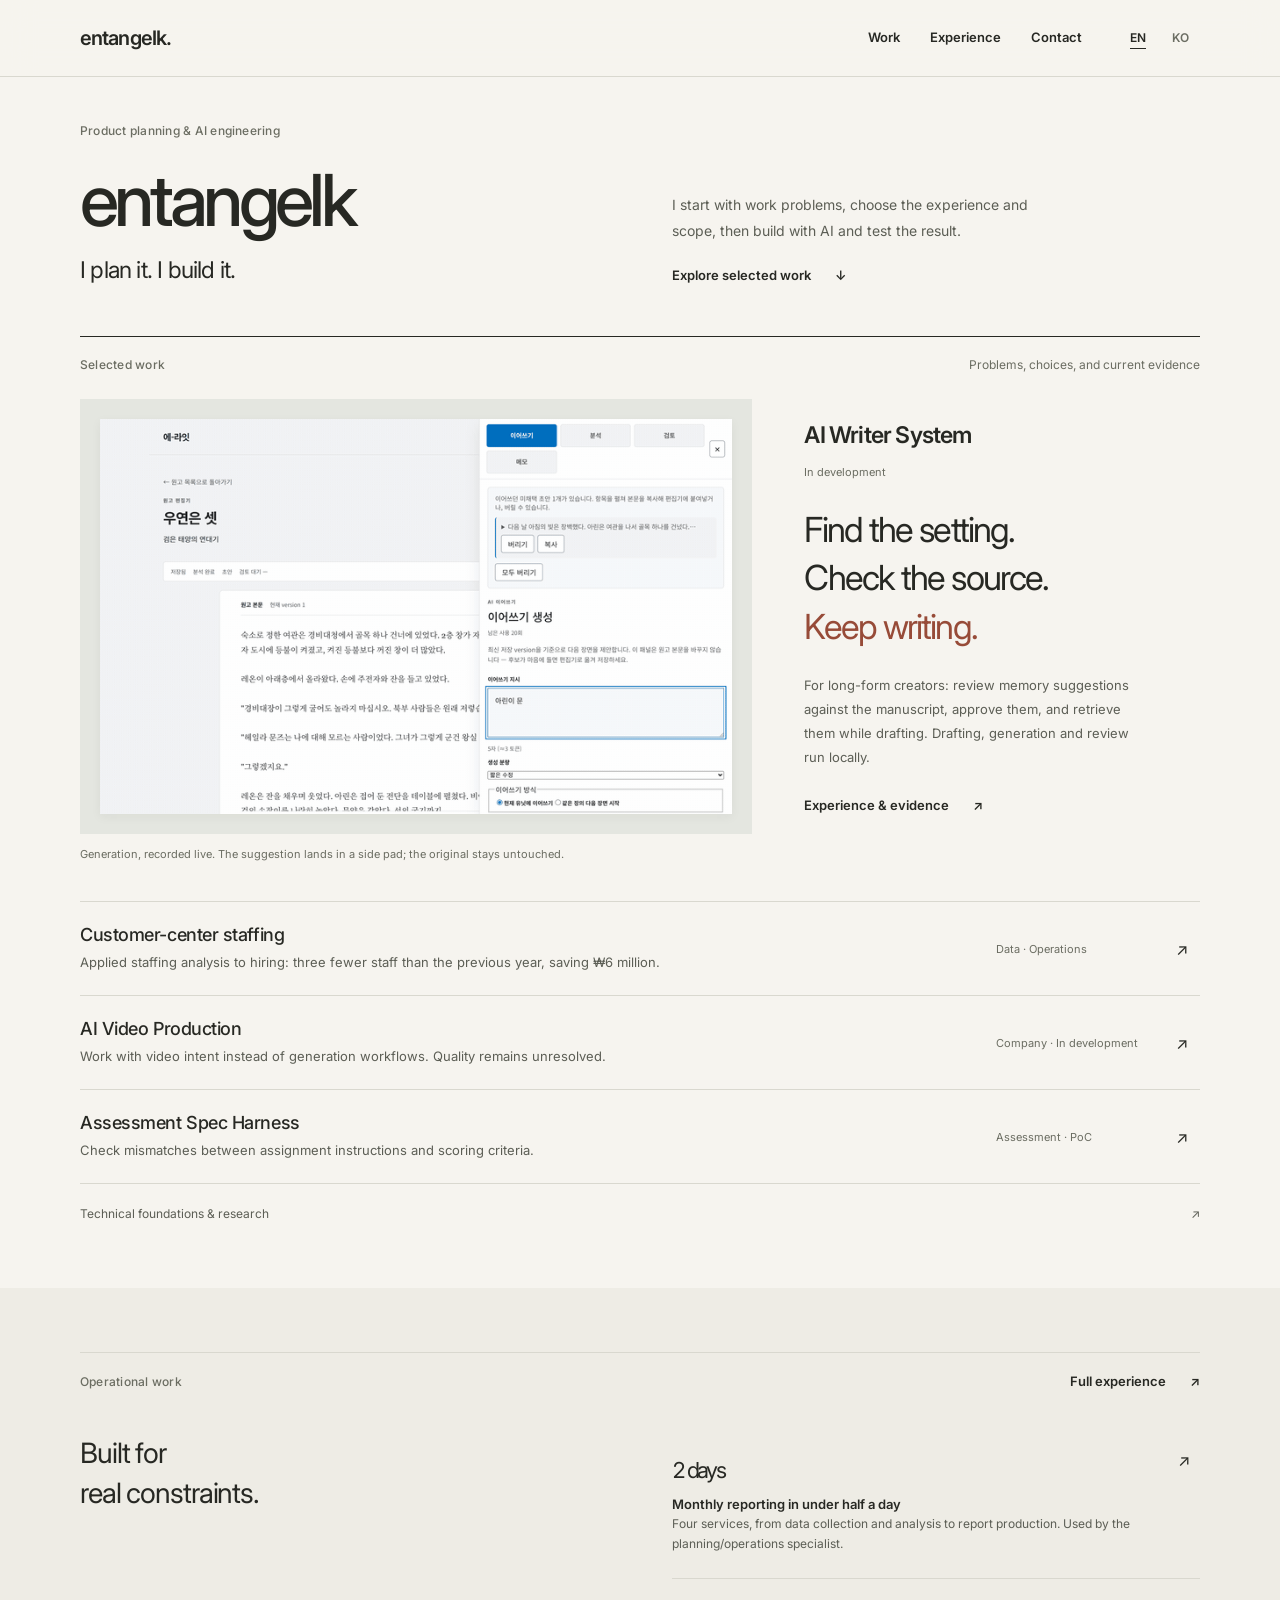
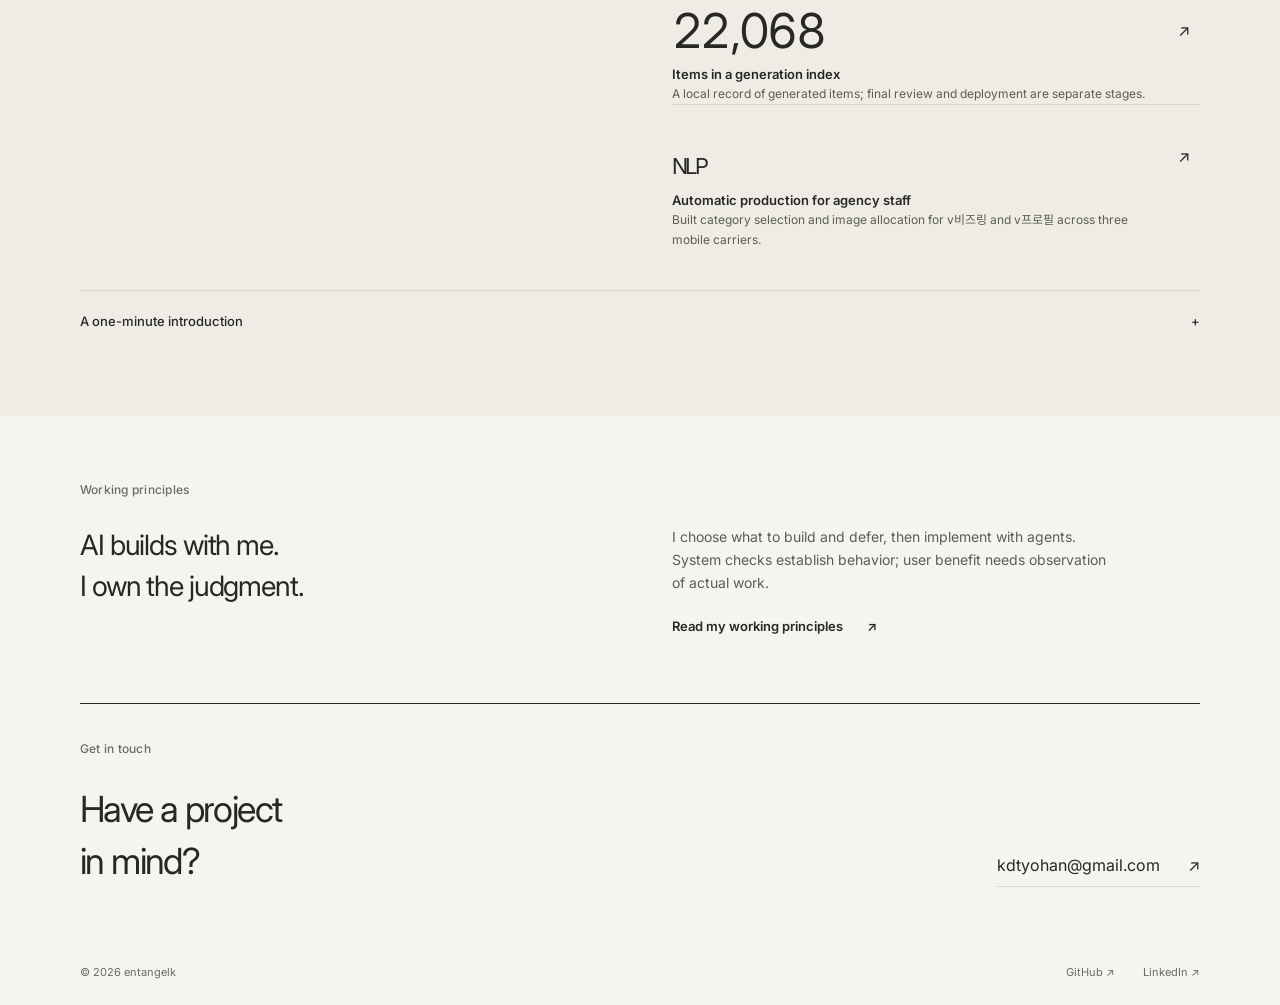
==== commit 3f978ec7: "feat: reflect confirmed operational outcomes and NLP ownership" ====
--- a/docs/index.html
+++ b/docs/index.html
@@ -131,7 +131,7 @@
 </div>
 </article>
 <div class="project-list reveal">
-<a class="project-row" href="experience.html#staffing"><div><h3><span class="en">Customer-center staffing</span><span class="ko">고객센터 인력 분석</span></h3><p><span class="en">Plan for high-load days hidden by averages.</span><span class="ko">평균에 가려지는 고부하일을 채용·증원 기준에 반영했습니다.</span></p></div><span class="project-type"><span class="en">Data · Operations</span><span class="ko">데이터 · 운영 판단</span></span><span aria-hidden="true" class="arrow">↗</span></a>
+<a class="project-row" href="experience.html#staffing"><div><h3><span class="en">Customer-center staffing</span><span class="ko">고객센터 인력 분석</span></h3><p><span class="en">Applied staffing analysis to hiring: three fewer staff than the previous year, saving ₩6 million.</span><span class="ko">고부하일 분석을 실제 채용에 반영해 전년 대비 인력 3명·인건비 600만 원을 절감했습니다.</span></p></div><span class="project-type"><span class="en">Data · Operations</span><span class="ko">데이터 · 운영 판단</span></span><span aria-hidden="true" class="arrow">↗</span></a>
 <a class="project-row" href="experience.html#video"><div><h3><span class="en">AI Video Production</span><span class="ko">AI 영상 제작</span></h3><p><span class="en">Work with video intent instead of generation workflows. Quality remains unresolved.</span><span class="ko">생성 도구 대신 영상 의도를 다루는 경험. 최종 품질은 미해결입니다.</span></p></div><span class="project-type"><span class="en">Company · In development</span><span class="ko">회사 · 개발 중</span></span><span aria-hidden="true" class="arrow">↗</span></a>
 <a class="project-row" href="case-studies.html#assessment"><div><h3><span class="en">Assessment Spec Harness</span><span class="ko">Assessment Spec Harness</span></h3><p><span class="en">Check mismatches between assignment instructions and scoring criteria.</span><span class="ko">채용 과제 안내와 채점 기준의 불일치를 검사합니다.</span></p></div><span class="project-type"><span class="en">Assessment · PoC</span><span class="ko">평가 설계 · PoC</span></span><span aria-hidden="true" class="arrow">↗</span></a>
 </div>
@@ -176,8 +176,9 @@
        </span>
 </h2>
 <div class="impact-results">
+<a class="impact-row" href="experience.html#automation"><strong><span class="en">2 days</span><span class="ko">2일</span></strong><div><h3><span class="en">Monthly reporting in under half a day</span><span class="ko">월간보고를 반나절 미만으로</span></h3><p><span class="en">Four services, from data collection and analysis to report production. Used by the planning/operations specialist.</span><span class="ko">4개 서비스의 데이터 수집·분석·보고서 제작을 연결했습니다. 기획·운영 담당자가 실제 사용했습니다.</span></p></div><span aria-hidden="true">↗</span></a>
 <a class="impact-row" href="experience.html#assets"><strong>22,068</strong><div><h3><span class="en">Items in a generation index</span><span class="ko">생성 인덱스의 고유 항목</span></h3><p><span class="en">A local record of generated items; final review and deployment are separate stages.</span><span class="ko">로컬 기록의 생성 항목 수입니다. 최종 검수·배포와 구분합니다.</span></p></div><span aria-hidden="true">↗</span></a>
-<a class="impact-row" href="experience.html#nlp"><strong><span class="en">NLP</span><span class="ko">NLP</span></strong><div><h3><span class="en">Update changed data</span><span class="ko">바뀐 데이터만 갱신</span></h3><p><span class="en">Incremental embedding avoids rebuilding the whole category index.</span><span class="ko">분류 체계가 바뀔 때 전체 임베딩 재생성을 피하도록 구성했습니다.</span></p></div><span aria-hidden="true">↗</span></a>
+<a class="impact-row" href="experience.html#nlp"><strong><span class="en">NLP</span><span class="ko">NLP</span></strong><div><h3><span class="en">Automatic production for agency staff</span><span class="ko">제작대행사의 자동제작 업무</span></h3><p><span class="en">Built category selection and image allocation for v비즈링 and v프로필 across three mobile carriers.</span><span class="ko">이동통신 3사 제공 v비즈링·v프로필의 자연어 카테고리 선택부터 이미지 배분까지 담당했습니다.</span></p></div><span aria-hidden="true">↗</span></a>
 </div>
 </div>
 <details class="intro-details">
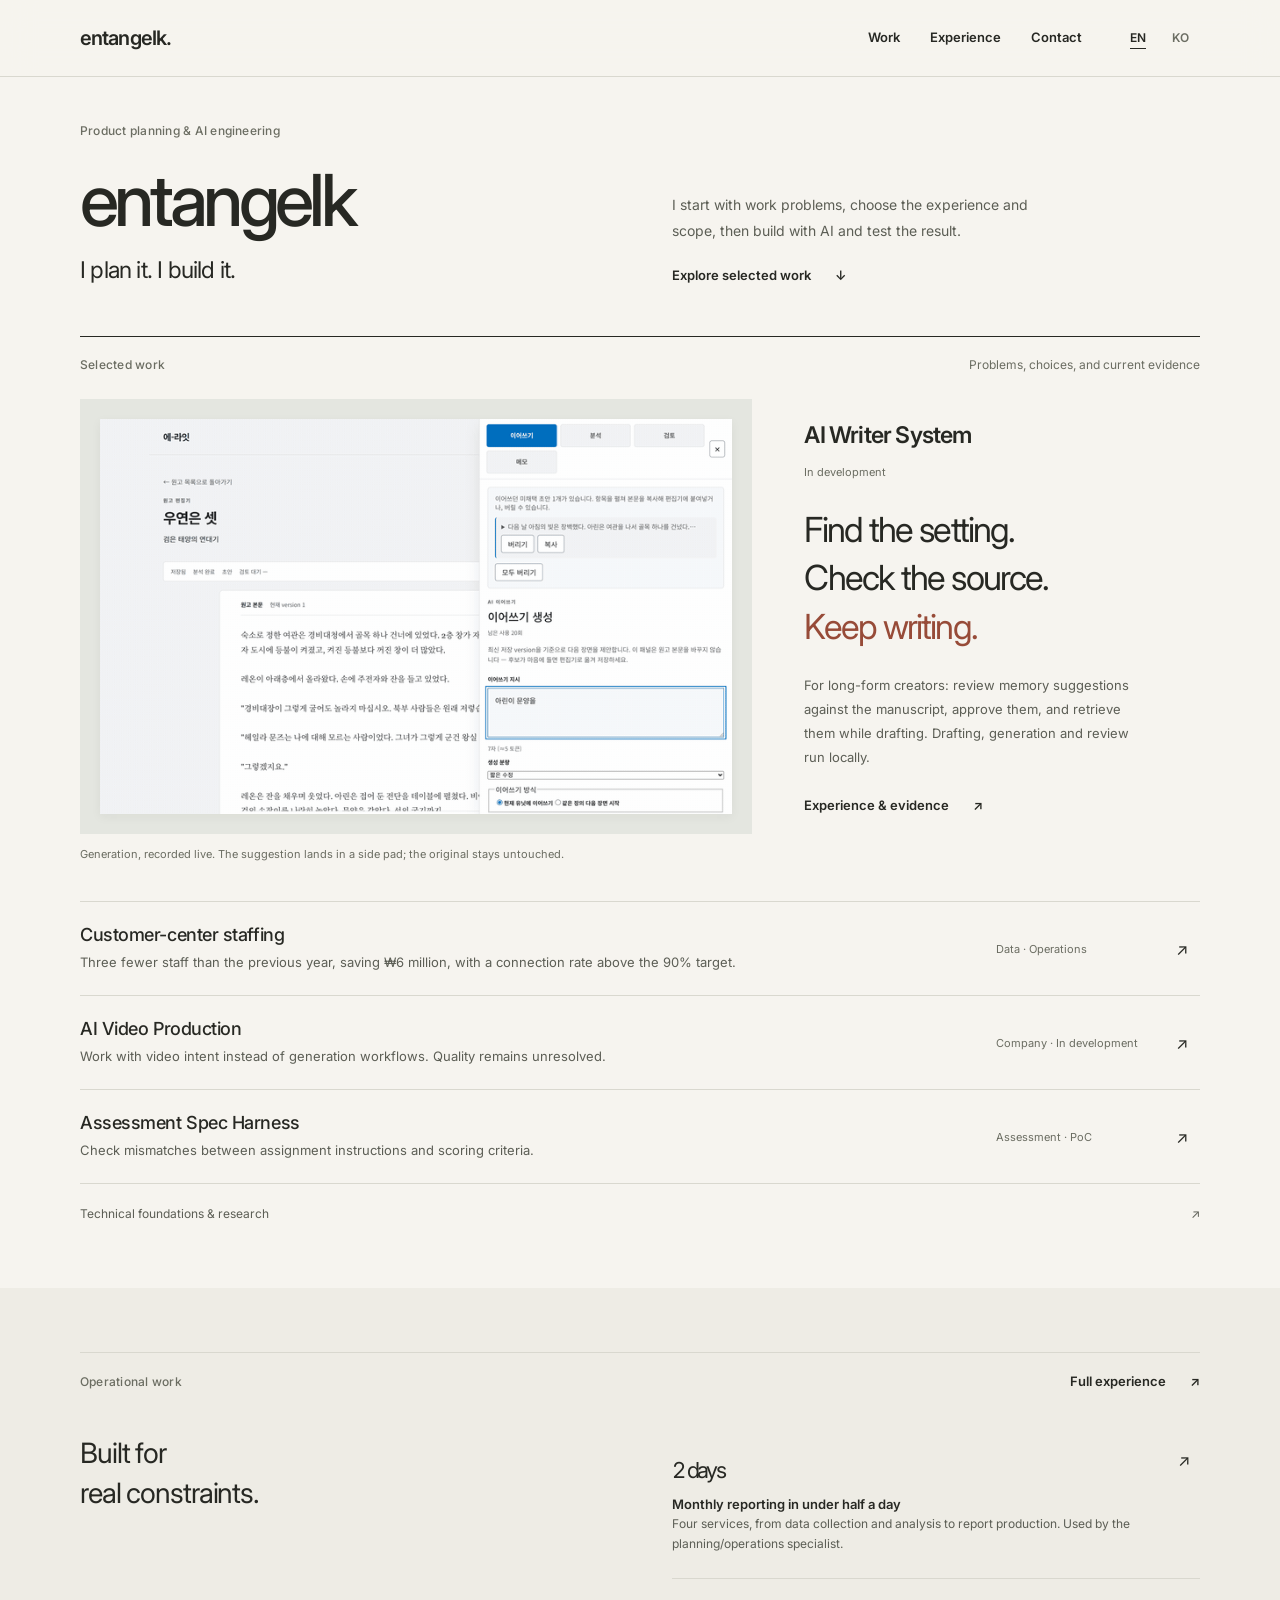
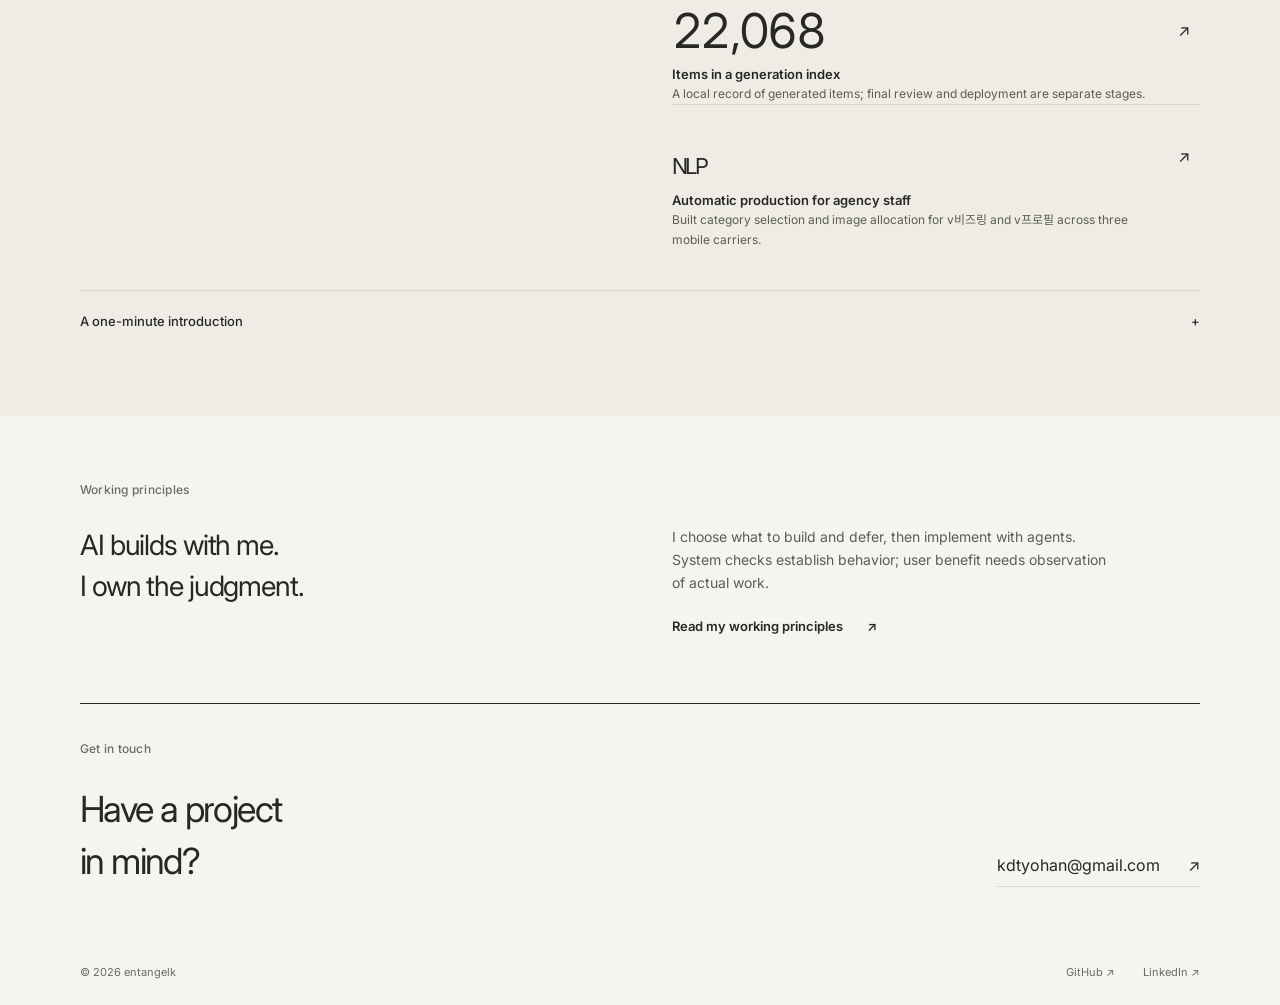
==== commit fef96584: "feat: add staffing outcomes and Chuseok operational cross-check" ====
--- a/docs/index.html
+++ b/docs/index.html
@@ -131,7 +131,7 @@
 </div>
 </article>
 <div class="project-list reveal">
-<a class="project-row" href="experience.html#staffing"><div><h3><span class="en">Customer-center staffing</span><span class="ko">고객센터 인력 분석</span></h3><p><span class="en">Applied staffing analysis to hiring: three fewer staff than the previous year, saving ₩6 million.</span><span class="ko">고부하일 분석을 실제 채용에 반영해 전년 대비 인력 3명·인건비 600만 원을 절감했습니다.</span></p></div><span class="project-type"><span class="en">Data · Operations</span><span class="ko">데이터 · 운영 판단</span></span><span aria-hidden="true" class="arrow">↗</span></a>
+<a class="project-row" href="experience.html#staffing"><div><h3><span class="en">Customer-center staffing</span><span class="ko">고객센터 인력 분석</span></h3><p><span class="en">Three fewer staff than the previous year, saving ₩6 million, with a connection rate above the 90% target.</span><span class="ko">전년 대비 인력 3명·인건비 600만 원을 절감하고 목표 소통률 90%를 상회했습니다.</span></p></div><span class="project-type"><span class="en">Data · Operations</span><span class="ko">데이터 · 운영 판단</span></span><span aria-hidden="true" class="arrow">↗</span></a>
 <a class="project-row" href="experience.html#video"><div><h3><span class="en">AI Video Production</span><span class="ko">AI 영상 제작</span></h3><p><span class="en">Work with video intent instead of generation workflows. Quality remains unresolved.</span><span class="ko">생성 도구 대신 영상 의도를 다루는 경험. 최종 품질은 미해결입니다.</span></p></div><span class="project-type"><span class="en">Company · In development</span><span class="ko">회사 · 개발 중</span></span><span aria-hidden="true" class="arrow">↗</span></a>
 <a class="project-row" href="case-studies.html#assessment"><div><h3><span class="en">Assessment Spec Harness</span><span class="ko">Assessment Spec Harness</span></h3><p><span class="en">Check mismatches between assignment instructions and scoring criteria.</span><span class="ko">채용 과제 안내와 채점 기준의 불일치를 검사합니다.</span></p></div><span class="project-type"><span class="en">Assessment · PoC</span><span class="ko">평가 설계 · PoC</span></span><span aria-hidden="true" class="arrow">↗</span></a>
 </div>
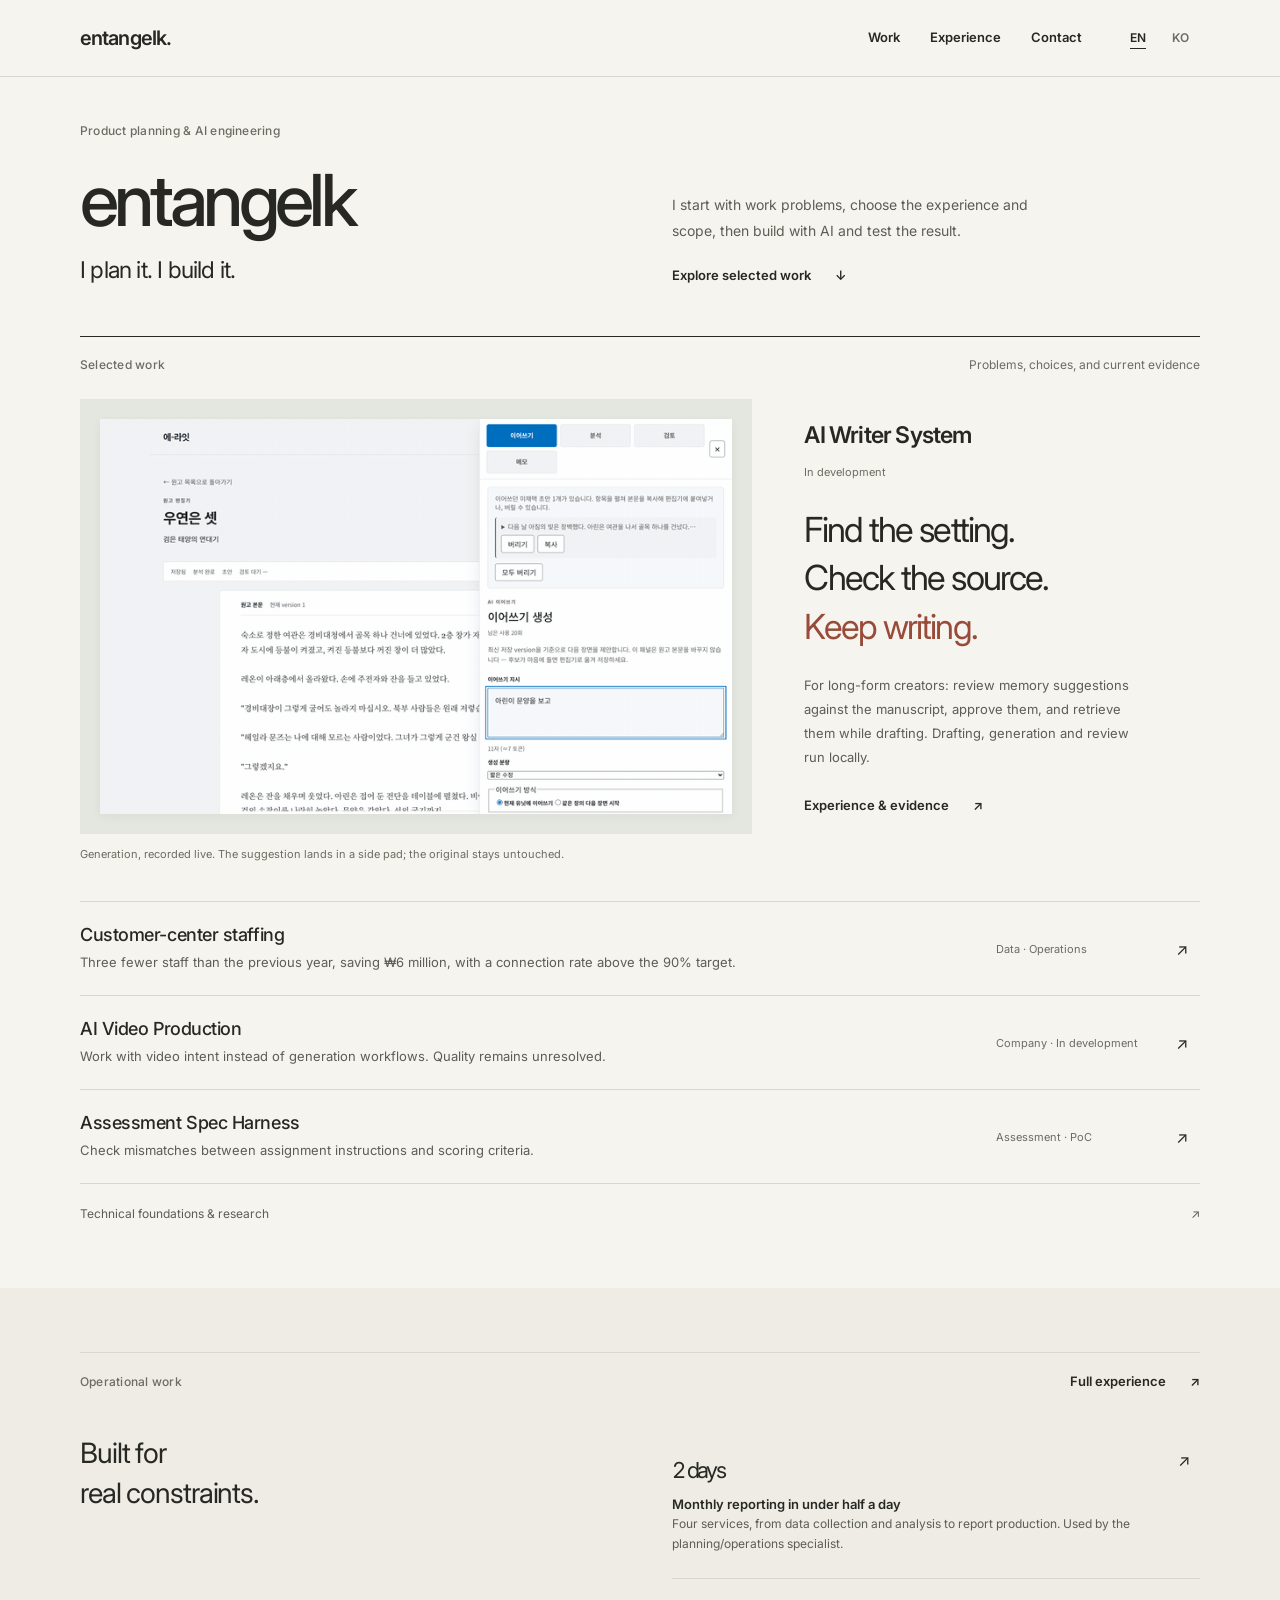
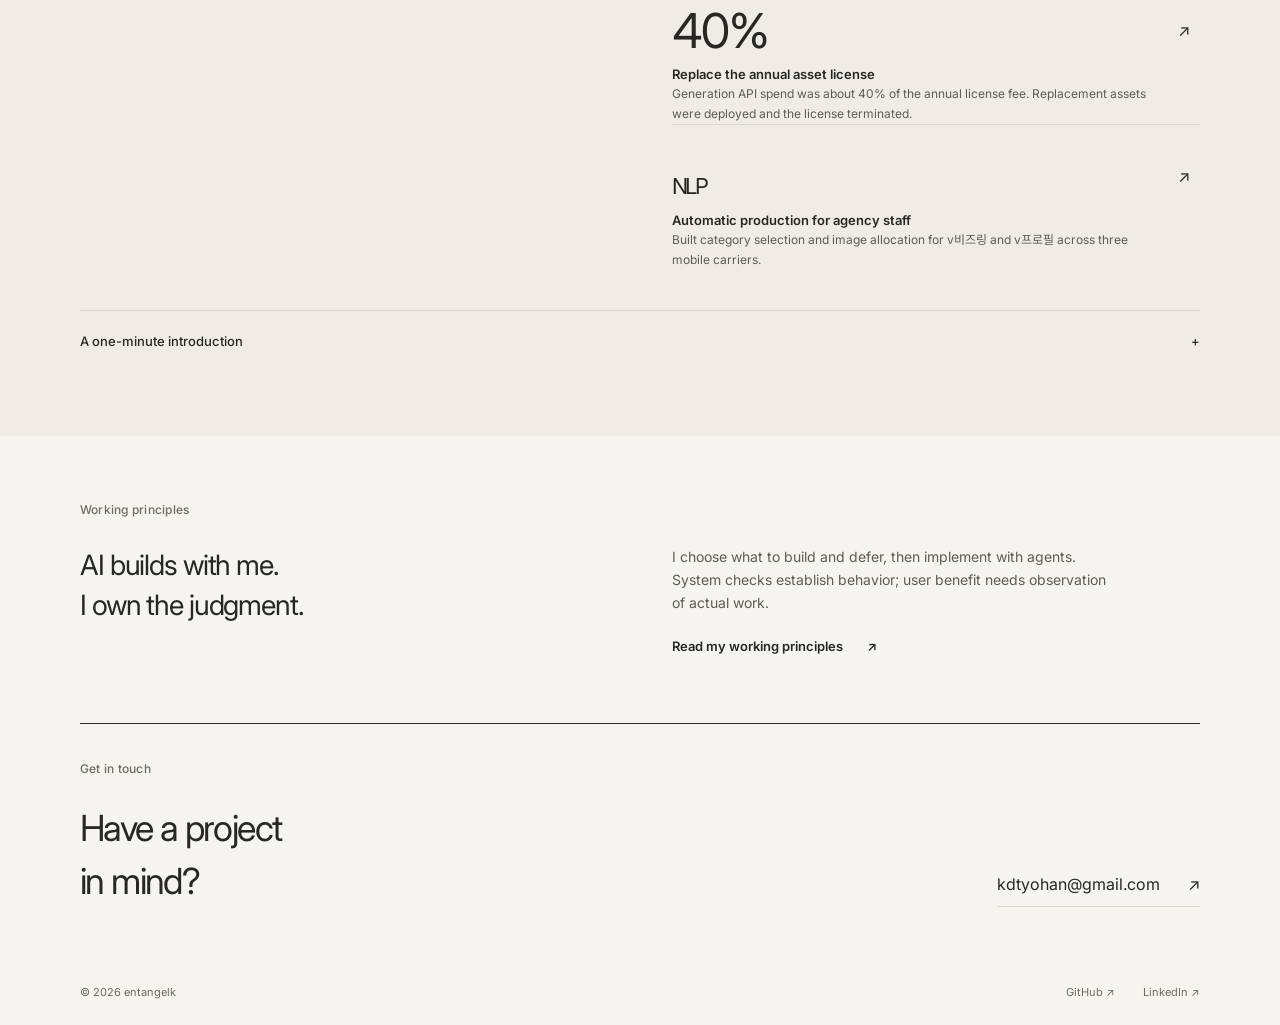
==== commit 0d8038a6: "feat: add asset license replacement and reviewer-driven improvements" ====
--- a/docs/index.html
+++ b/docs/index.html
@@ -177,7 +177,7 @@
 </h2>
 <div class="impact-results">
 <a class="impact-row" href="experience.html#automation"><strong><span class="en">2 days</span><span class="ko">2일</span></strong><div><h3><span class="en">Monthly reporting in under half a day</span><span class="ko">월간보고를 반나절 미만으로</span></h3><p><span class="en">Four services, from data collection and analysis to report production. Used by the planning/operations specialist.</span><span class="ko">4개 서비스의 데이터 수집·분석·보고서 제작을 연결했습니다. 기획·운영 담당자가 실제 사용했습니다.</span></p></div><span aria-hidden="true">↗</span></a>
-<a class="impact-row" href="experience.html#assets"><strong>22,068</strong><div><h3><span class="en">Items in a generation index</span><span class="ko">생성 인덱스의 고유 항목</span></h3><p><span class="en">A local record of generated items; final review and deployment are separate stages.</span><span class="ko">로컬 기록의 생성 항목 수입니다. 최종 검수·배포와 구분합니다.</span></p></div><span aria-hidden="true">↗</span></a>
+<a class="impact-row" href="experience.html#assets"><strong>40%</strong><div><h3><span class="en">Replace the annual asset license</span><span class="ko">에셋 라이선스를 AI 제작으로 대체</span></h3><p><span class="en">Generation API spend was about 40% of the annual license fee. Replacement assets were deployed and the license terminated.</span><span class="ko">연간 라이선스 비용의 약 40%에 해당하는 생성 API 비용으로 대상 에셋을 대체하고 라이선스를 종료했습니다.</span></p></div><span aria-hidden="true">↗</span></a>
 <a class="impact-row" href="experience.html#nlp"><strong><span class="en">NLP</span><span class="ko">NLP</span></strong><div><h3><span class="en">Automatic production for agency staff</span><span class="ko">제작대행사의 자동제작 업무</span></h3><p><span class="en">Built category selection and image allocation for v비즈링 and v프로필 across three mobile carriers.</span><span class="ko">이동통신 3사 제공 v비즈링·v프로필의 자연어 카테고리 선택부터 이미지 배분까지 담당했습니다.</span></p></div><span aria-hidden="true">↗</span></a>
 </div>
 </div>
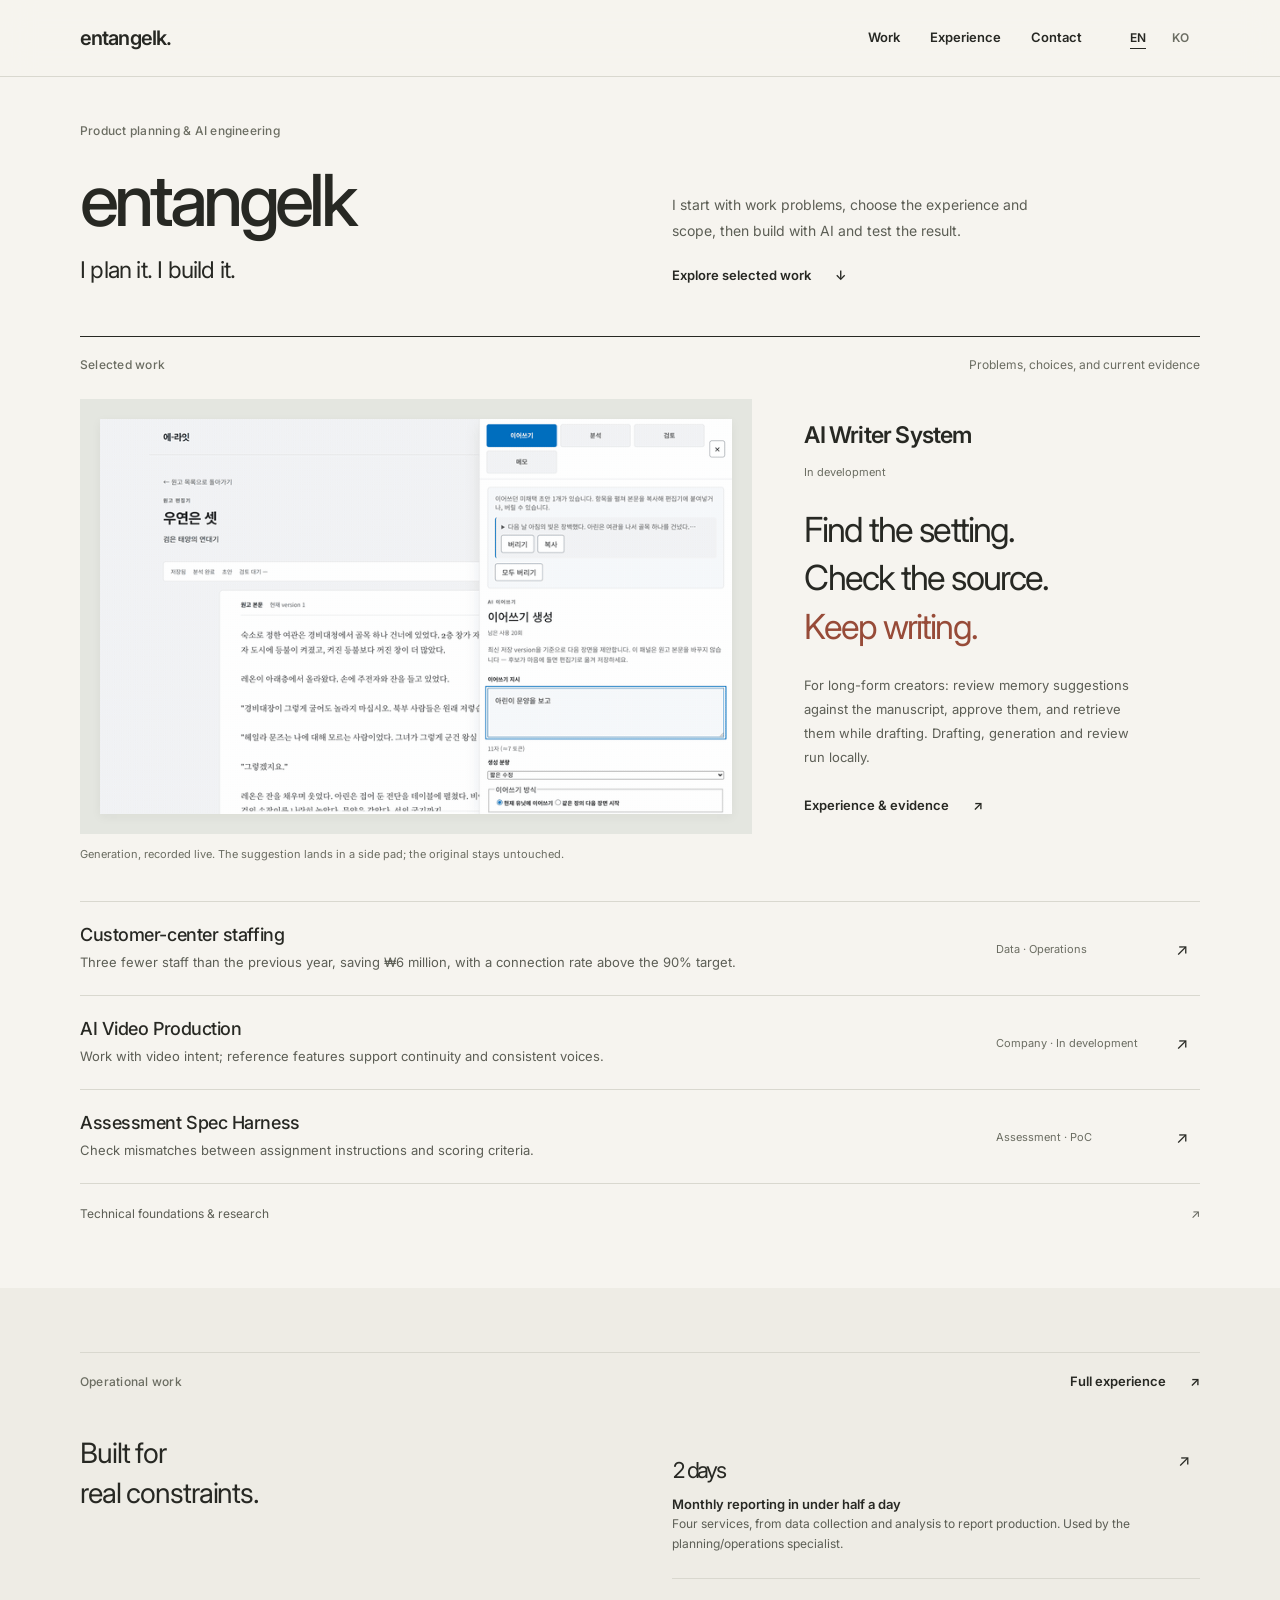
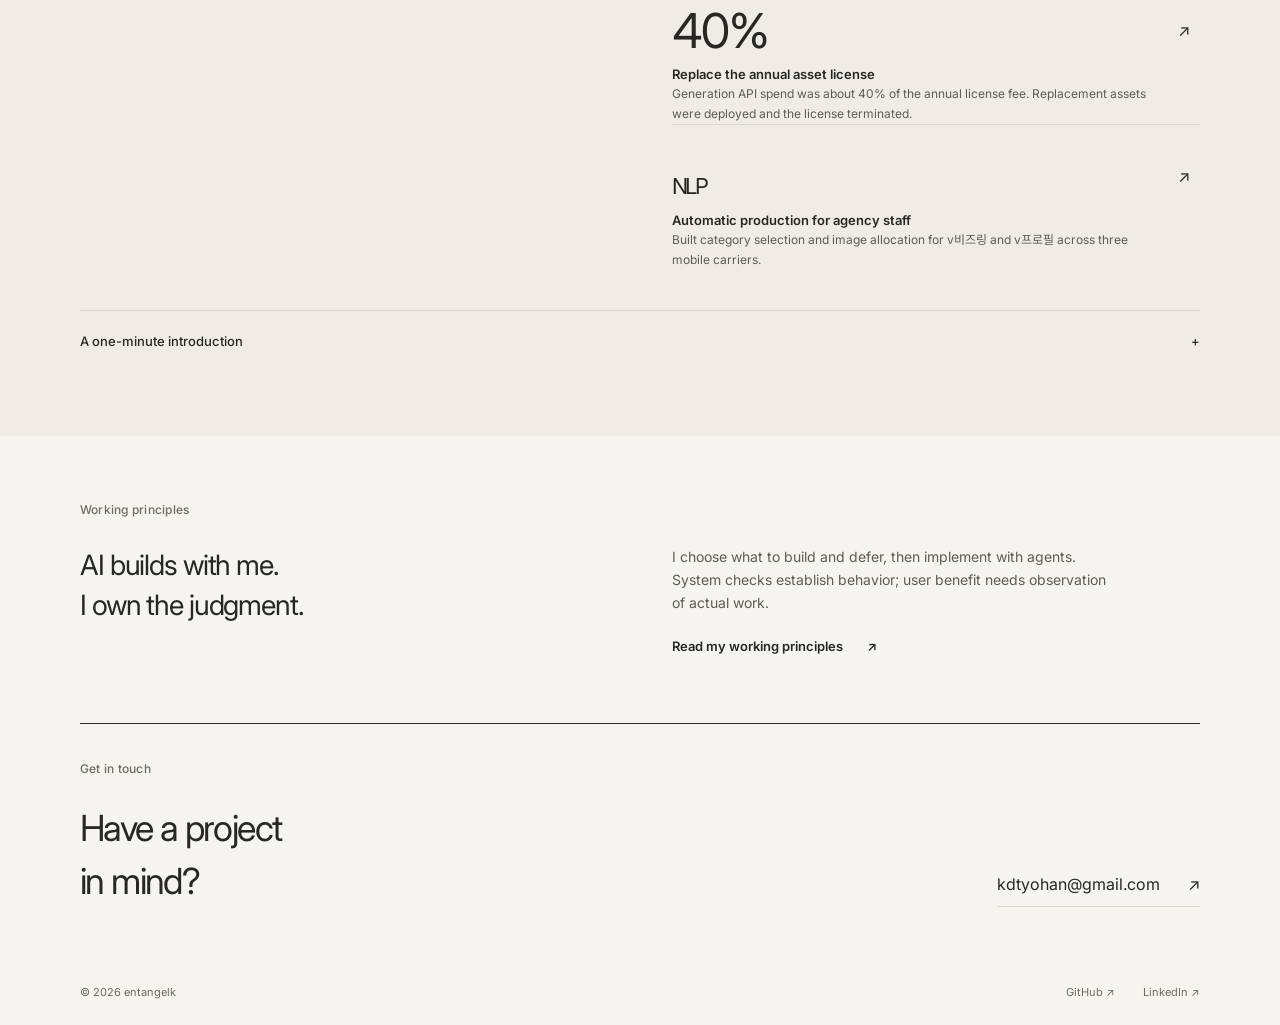
==== commit ea38d2bc: "fix: distinguish current video reference support from earlier trials" ====
--- a/docs/index.html
+++ b/docs/index.html
@@ -132,7 +132,7 @@
 </article>
 <div class="project-list reveal">
 <a class="project-row" href="experience.html#staffing"><div><h3><span class="en">Customer-center staffing</span><span class="ko">고객센터 인력 분석</span></h3><p><span class="en">Three fewer staff than the previous year, saving ₩6 million, with a connection rate above the 90% target.</span><span class="ko">전년 대비 인력 3명·인건비 600만 원을 절감하고 목표 소통률 90%를 상회했습니다.</span></p></div><span class="project-type"><span class="en">Data · Operations</span><span class="ko">데이터 · 운영 판단</span></span><span aria-hidden="true" class="arrow">↗</span></a>
-<a class="project-row" href="experience.html#video"><div><h3><span class="en">AI Video Production</span><span class="ko">AI 영상 제작</span></h3><p><span class="en">Work with video intent instead of generation workflows. Quality remains unresolved.</span><span class="ko">생성 도구 대신 영상 의도를 다루는 경험. 최종 품질은 미해결입니다.</span></p></div><span class="project-type"><span class="en">Company · In development</span><span class="ko">회사 · 개발 중</span></span><span aria-hidden="true" class="arrow">↗</span></a>
+<a class="project-row" href="experience.html#video"><div><h3><span class="en">AI Video Production</span><span class="ko">AI 영상 제작</span></h3><p><span class="en">Work with video intent; reference features support continuity and consistent voices.</span><span class="ko">영상 의도를 다루는 경험과 연속성·목소리를 이어주는 레퍼런스 기능.</span></p></div><span class="project-type"><span class="en">Company · In development</span><span class="ko">회사 · 개발 중</span></span><span aria-hidden="true" class="arrow">↗</span></a>
 <a class="project-row" href="case-studies.html#assessment"><div><h3><span class="en">Assessment Spec Harness</span><span class="ko">Assessment Spec Harness</span></h3><p><span class="en">Check mismatches between assignment instructions and scoring criteria.</span><span class="ko">채용 과제 안내와 채점 기준의 불일치를 검사합니다.</span></p></div><span class="project-type"><span class="en">Assessment · PoC</span><span class="ko">평가 설계 · PoC</span></span><span aria-hidden="true" class="arrow">↗</span></a>
 </div>
 <a class="archive-link" href="case-studies.html#memory">
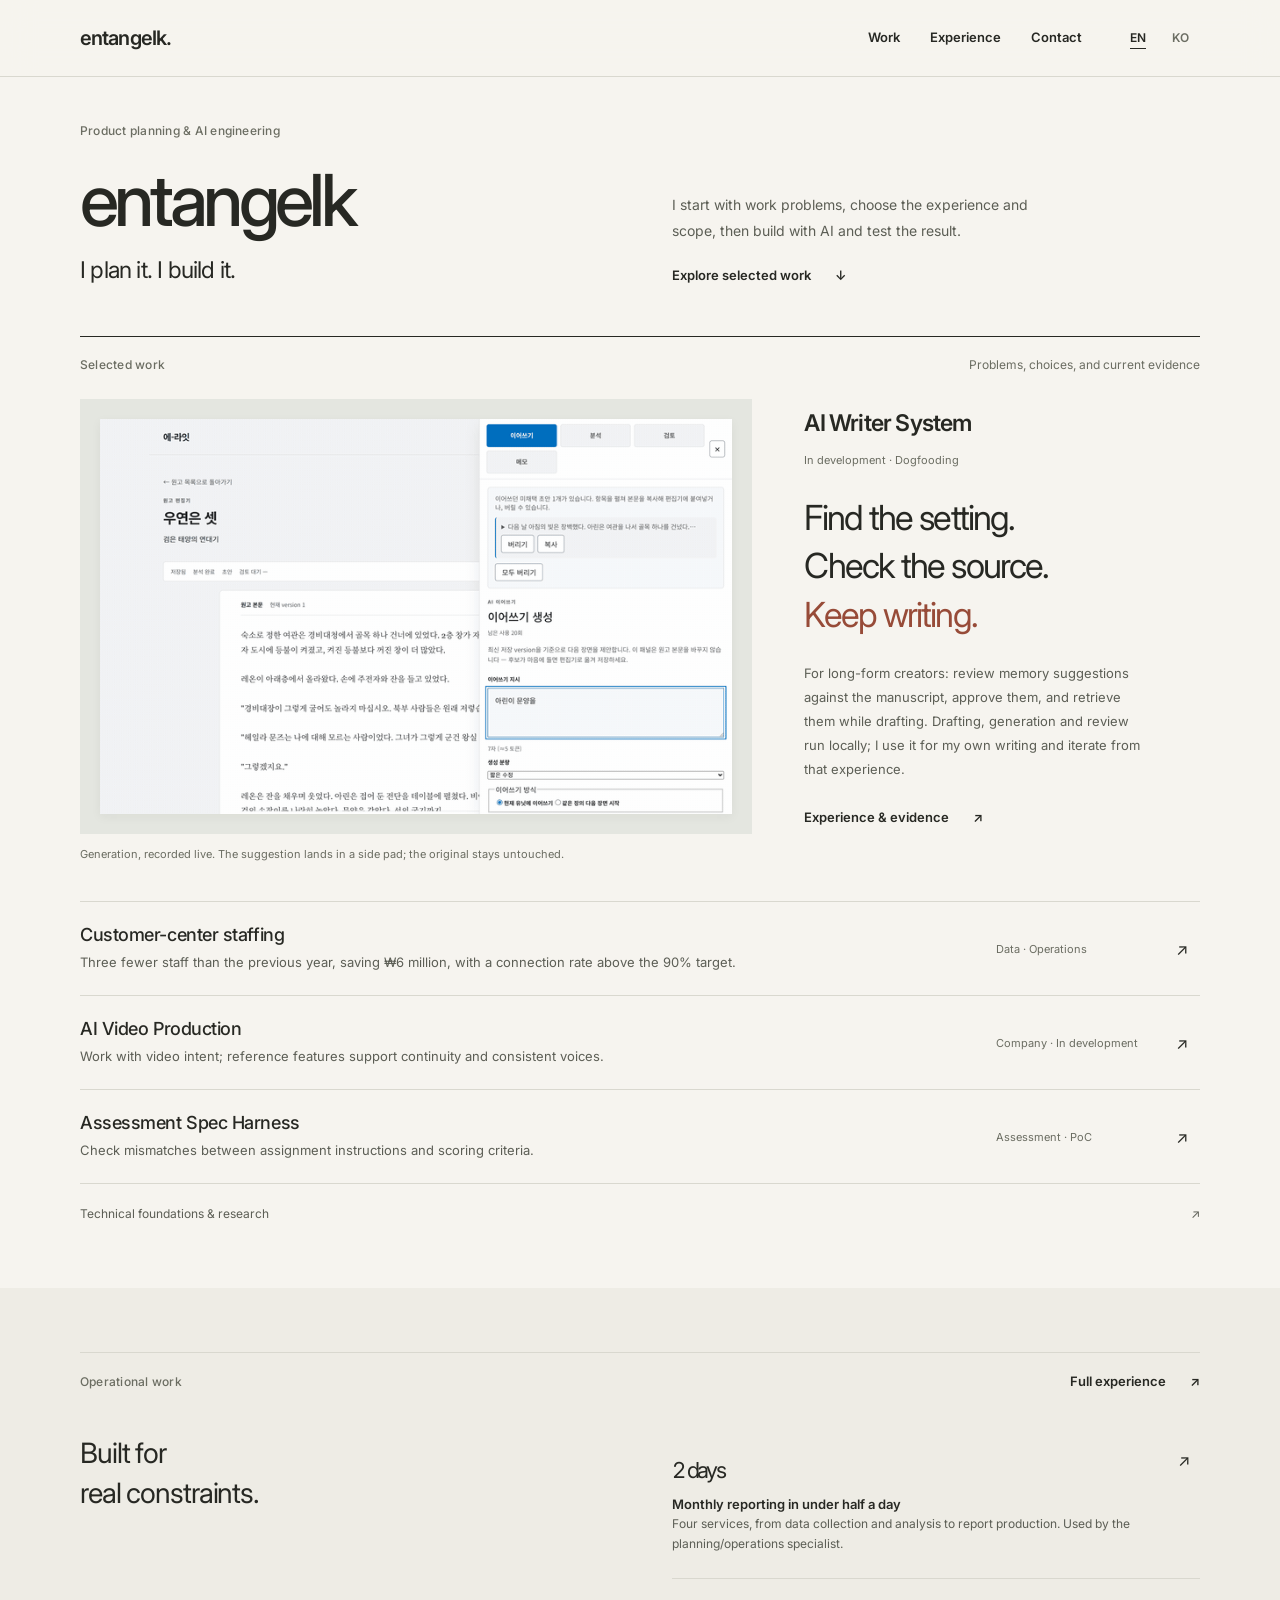
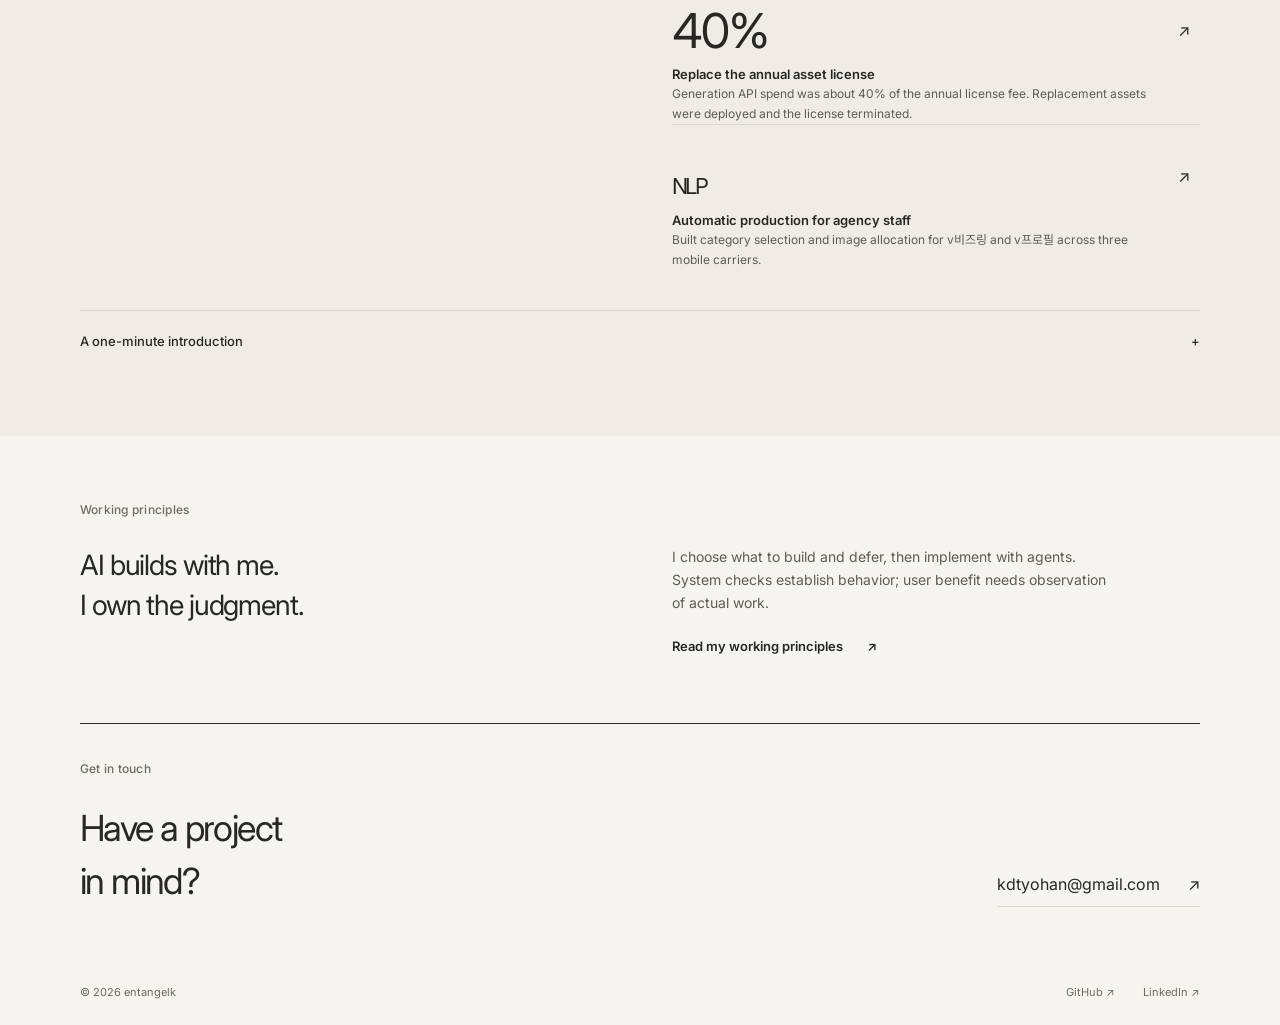
==== commit ca2a26aa: "feat: clarify video ownership and ongoing Writer dogfooding" ====
--- a/docs/index.html
+++ b/docs/index.html
@@ -112,12 +112,12 @@
          AI Writer System
         </h2>
 <span class="project-status">
-<span class="en">In development</span>
-<span class="ko">개발 중</span>
+<span class="en">In development · Dogfooding</span>
+<span class="ko">개발 중 · 직접 사용하며 개선</span>
 </span>
 </div><p class="design-statement"><span class="en">Find the setting.<br/> Check the source.<br/> <em>Keep writing.</em></span><span class="ko">설정을 찾고,<br/> 근거를 확인하고,<br/> <em>다음 장을 씁니다.</em></span></p>
 <div class="project-summary">
-<p><span class="en">For long-form creators: review memory suggestions against the manuscript, approve them, and retrieve them while drafting. Drafting, generation and review run locally.</span><span class="ko">장편 창작자가 원고의 근거를 보고 기억을 승인한 뒤, 다음 집필에서 검색하는 흐름입니다. 로컬에서 집필·생성·검토·검색까지 동작합니다.</span></p>
+<p><span class="en">For long-form creators: review memory suggestions against the manuscript, approve them, and retrieve them while drafting. Drafting, generation and review run locally; I use it for my own writing and iterate from that experience.</span><span class="ko">장편 창작자가 원고의 근거를 보고 기억을 승인한 뒤, 다음 집필에서 검색하는 흐름입니다. 직접 집필에 사용하며 분석 화면과 검토 흐름을 개선하고 있습니다.</span></p>
 <a class="text-link" href="case-studies.html#writer">
 <span class="en">
           Experience &amp; evidence
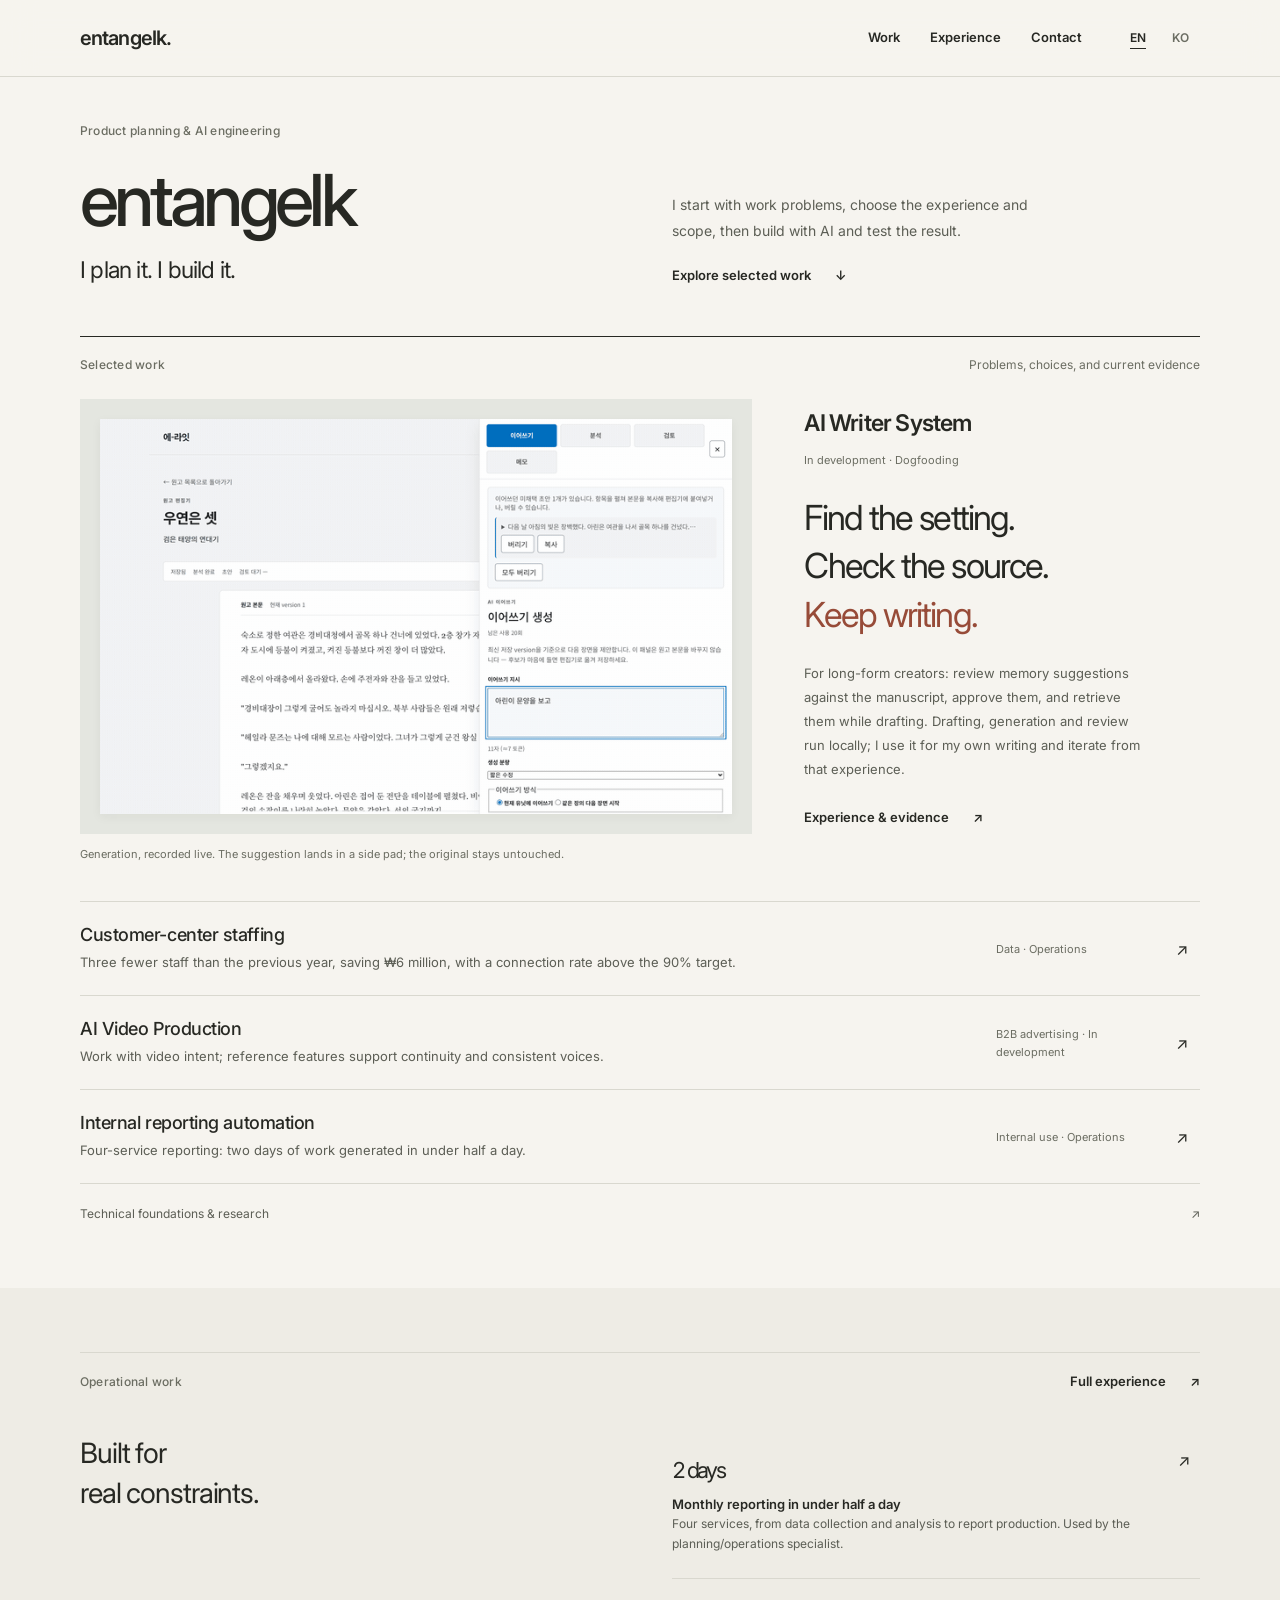
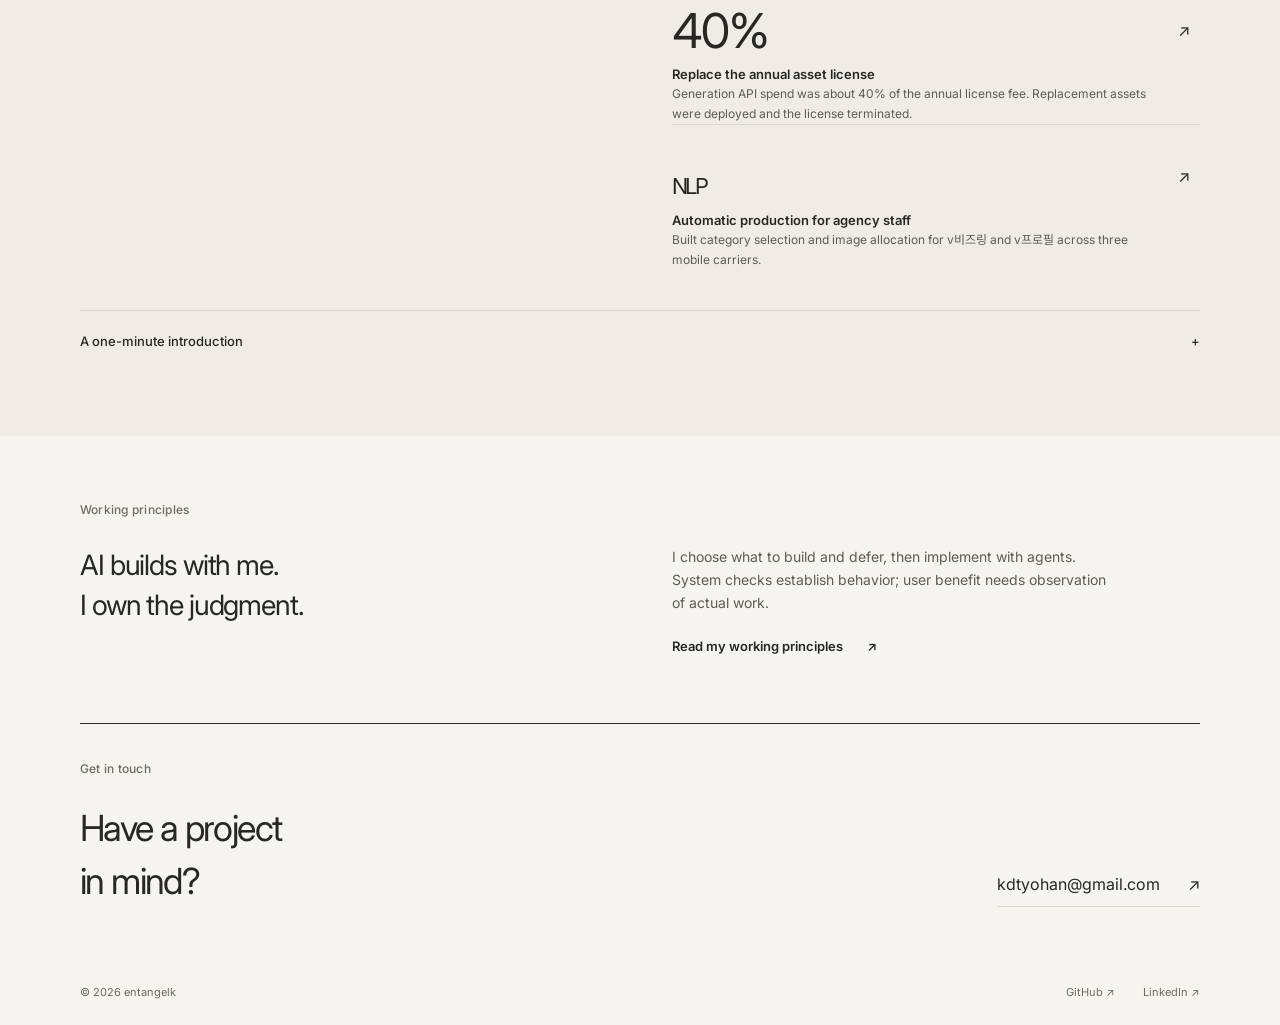
==== commit 57781c5c: "feat: prioritize operational outcomes and clarify TFT development scope" ====
--- a/docs/index.html
+++ b/docs/index.html
@@ -132,8 +132,8 @@
 </article>
 <div class="project-list reveal">
 <a class="project-row" href="experience.html#staffing"><div><h3><span class="en">Customer-center staffing</span><span class="ko">고객센터 인력 분석</span></h3><p><span class="en">Three fewer staff than the previous year, saving ₩6 million, with a connection rate above the 90% target.</span><span class="ko">전년 대비 인력 3명·인건비 600만 원을 절감하고 목표 소통률 90%를 상회했습니다.</span></p></div><span class="project-type"><span class="en">Data · Operations</span><span class="ko">데이터 · 운영 판단</span></span><span aria-hidden="true" class="arrow">↗</span></a>
-<a class="project-row" href="experience.html#video"><div><h3><span class="en">AI Video Production</span><span class="ko">AI 영상 제작</span></h3><p><span class="en">Work with video intent; reference features support continuity and consistent voices.</span><span class="ko">영상 의도를 다루는 경험과 연속성·목소리를 이어주는 레퍼런스 기능.</span></p></div><span class="project-type"><span class="en">Company · In development</span><span class="ko">회사 · 개발 중</span></span><span aria-hidden="true" class="arrow">↗</span></a>
-<a class="project-row" href="case-studies.html#assessment"><div><h3><span class="en">Assessment Spec Harness</span><span class="ko">Assessment Spec Harness</span></h3><p><span class="en">Check mismatches between assignment instructions and scoring criteria.</span><span class="ko">채용 과제 안내와 채점 기준의 불일치를 검사합니다.</span></p></div><span class="project-type"><span class="en">Assessment · PoC</span><span class="ko">평가 설계 · PoC</span></span><span aria-hidden="true" class="arrow">↗</span></a>
+<a class="project-row" href="experience.html#video"><div><h3><span class="en">AI Video Production</span><span class="ko">AI 영상 제작</span></h3><p><span class="en">Work with video intent; reference features support continuity and consistent voices.</span><span class="ko">영상 의도를 다루는 경험과 연속성·목소리를 이어주는 레퍼런스 기능.</span></p></div><span class="project-type"><span class="en">B2B advertising · In development</span><span class="ko">B2B 광고 · 개발 중</span></span><span aria-hidden="true" class="arrow">↗</span></a>
+<a class="project-row" href="experience.html#automation"><div><h3><span class="en">Internal reporting automation</span><span class="ko">사내 월간보고 자동화</span></h3><p><span class="en">Four-service reporting: two days of work generated in under half a day.</span><span class="ko">4개 서비스 월간보고를 2일 작업에서 반나절 미만으로 바꿨습니다.</span></p></div><span class="project-type"><span class="en">Internal use · Operations</span><span class="ko">사내 사용 · 업무 개선</span></span><span aria-hidden="true" class="arrow">↗</span></a>
 </div>
 <a class="archive-link" href="case-studies.html#memory">
 <span class="en">
